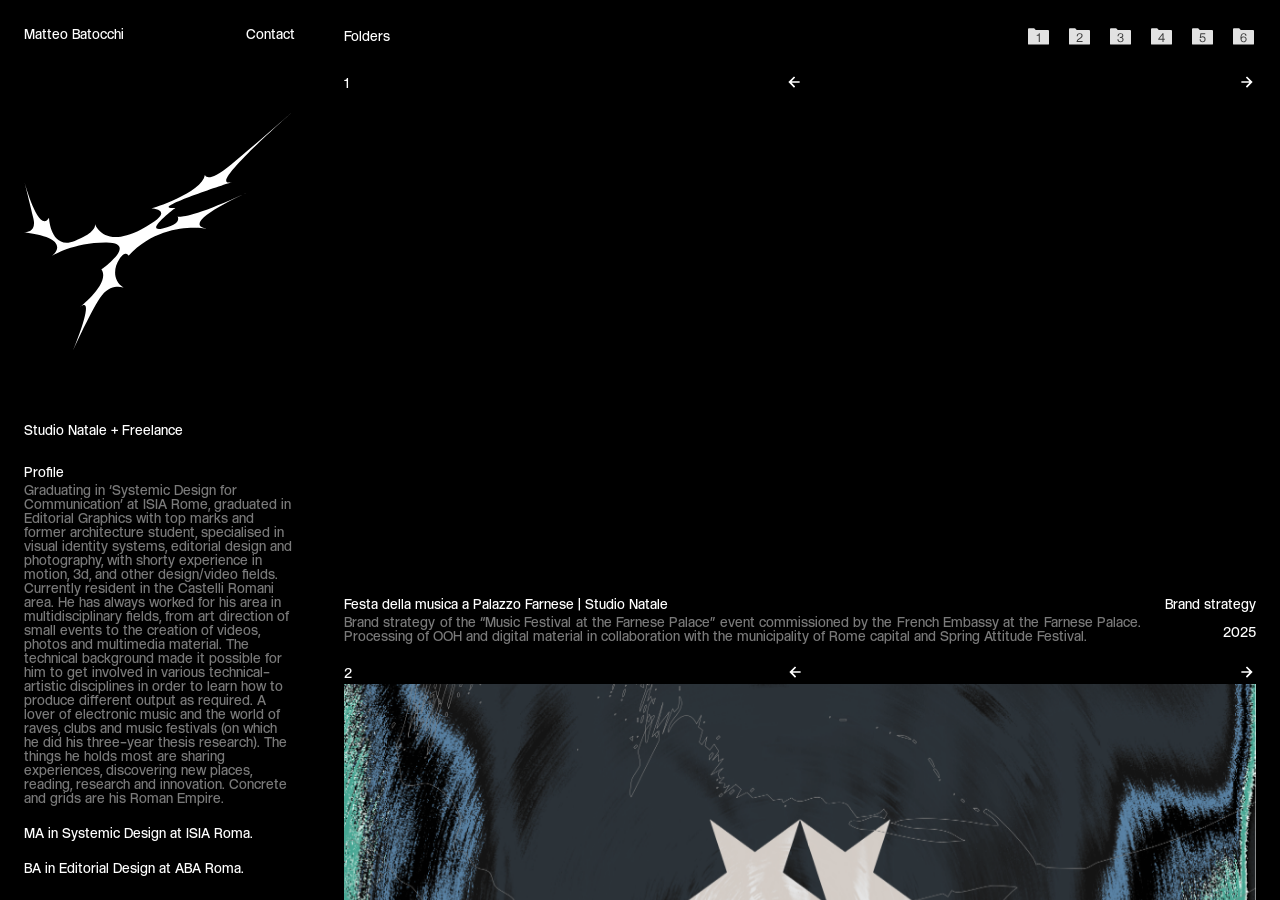
==== index.html @ 6f3a9a5d "Update index.html" ====
<!DOCTYPE html>
<html lang="en">
<head>
  <meta charset="UTF-8">
  <meta name="viewport" content="width=device-width, initial-scale=1">
  <title>Matteo Batocchi Portfolio</title>
  <link href="https://cdn.jsdelivr.net/npm/bootstrap@5.3.6/dist/css/bootstrap.min.css" rel="stylesheet">
  <link href="style.css" rel="stylesheet">
  <link href="https://fonts.googleapis.com/css2?family=Noto+Sans+Symbols&display=swap" rel="stylesheet">
<link rel="icon" href="src/favicon.png" type="image/png">

</head>
<body>

  <div class="container-fluid">
    <div class="row">
      <div class="col-lg-3 col-md-4 col-md-4 sidebar p-4">
        <div class="nav-sidebar p-4 p-md-0 w-100 d-flex justify-content-between align-items-start">
          <div class="d-flex">
            <a href="#start" ><span>Matteo Batocchi</span></a>
          </div>
          <div class="d-flex flex-column">
            <a href="#info" class="mb-4 d-flex">Contact</a>
          </div>
        </div>

        <div id="start"></div>
        
        <div class="logo-circle"></div>

                <span><a href="https://www.studionatale.it">Studio Natale</a> + Freelance</span><br><br>


        <span>Profile</span>
        <p class="long-text">Graduating in ‘Systemic Design for Communication’ at ISIA Rome, graduated in Editorial Graphics with top marks and former architecture student, specialised in visual identity systems, editorial design and photography, with shorty experience in motion, 3d, and other design/video fields. Currently resident in the Castelli Romani area. He has always
worked for his area in multidisciplinary fields, from art direction of small events to the creation of videos, photos and multimedia material. The technical background made it possible for him to get involved in various technical-artistic disciplines in order to learn how to produce different output as required. A lover of electronic music and the world of
raves, clubs and music festivals (on which he did his three-year thesis research). The things he holds most are sharing experiences, discovering new places, reading, research and innovation. Concrete and grids are his Roman Empire.</p>
        <br>

        <p>MA in Systemic Design at ISIA Roma.</p>
        <br>

        <p>BA in Editorial Design at ABA Roma.</p>
        <br>

        <span>Background</span>
        <p>Architectural science course at Roma Tre.</p>
       

    
        <p>Graduated in Environment and Territory Construction.</p>
        <br>

          <br>
<br>
      

       <span> <p>Featured in </p> </span> ><p> <a href="https://noia.works/products/noia-issue-3-states">NOIA Magazine issue 3.</a> </p>
        <p> <a href="https://nodesjournal.com/en/nodes-25/">Numero Cromatico Nodes 25 w./Studio Natale.</a></p>
        <p> <a href="https://www.instagram.com/wavefolder/?hl=it">Interview by Wavefolder.</a></p>
        <p> <a href="https://www.instagram.com/p/DQE5crujAuo/?hl=it&img_index=1">Poster x archivefolder.xyz</a></p>
      

        <div class="spacer d-none d-md-block"></div>

        <div class="info-sidebar" id="info">
          <div>
            <a href="https://www.instagram.com/matteo.batocchi/">@matteo.batocchi</a>
          </div>
         
          <div>
            <a href="tel:+393408163019">+39 3408163019</a>
          </div>
          <div>
            <a href="mailto:batocchim@gmail.com">batocchim@gmail.com</a>
          </div>
        </div>
      </div>

      <div class="col-lg-9 col-md-8 main-content p-0">

        <div class="top-nav p-4 d-flex align-items-center">
            <div>Folders</div>
            <div class="d-flex ms-auto gap-3">
              <div class="thumbnail" style="background-image: url('src/nav_covers/nav_proj1.svg');" onclick="scrollToProject('project1')"></div>
              <div class="thumbnail" style="background-image: url('src/nav_covers/nav_proj2.svg');" onclick="scrollToProject('project2')"></div>
              <div class="thumbnail" style="background-image: url('src/nav_covers/nav_proj_Tavola\ disegno\ 1\ copia\ 2.svg');" onclick="scrollToProject('project3')"></div>
              <div class="thumbnail" style="background-image: url('src/nav_covers/nav_proj_Tavola\ disegno\ 1\ copia\ 3.svg')" onclick="scrollToProject('project4')"></div>
              <div class="thumbnail" style="background-image: url('src/nav_covers/nav_proj_Tavola\ disegno\ 1\ copia\ 4.svg');" onclick="scrollToProject('project5')"></div>
              <div class="thumbnail" style="background-image: url('src/nav_covers/nav_proj_Tavola\ disegno\ 1\ copia\ 5.svg');" onclick="scrollToProject('project6')"></div>
            </div>
        </div>
        
        <div class="px-4 hello-main">
          <!-- PROJECT 1 -->
          <div class="project-section" id="project1">
            <div class="image-carousel">
              <div class="d-flex justify-content-between align-items-start">
                <span>1</span>
                <div class="arrow-left" data-bs-target="#carousel1" data-bs-slide="prev"></div>
                <div class="arrow-right" data-bs-target="#carousel1" data-bs-slide="next"></div>
              </div>
              <div id="carousel1" class="carousel slide" data-bs-touch="true" data-bs-interval="false" data-bs-ride="carousel" >
                <div class="carousel-inner">
                  <div class="carousel-item active" data-bs-interval="7000">
                    <div class="carousel-slide" style="background-image: url('src/project_covers/Farnese/mockup\ 2.jpg');"></div>
                  </div>
                  <div class="carousel-item" data-bs-interval="7000">
                    <div class="carousel-slide" style="background-image: url('src/project_covers/Farnese/mockuo\ 1.jpg');"></div>
                  </div>
                  <div class="carousel-item" data-bs-interval="7000">
                    <div class="carousel-slide" style="background-image: url('src/project_covers/Farnese/mockup\ 5.jpg');"></div>
                  </div>
                </div>
              </div>
            </div>  
            <div class="project-info d-flex flex-column  flex-md-row gap-2 gap-md-4">
              <div class="title-desc d-flex flex-column align-content-space-between">
                <div>Festa della musica a Palazzo Farnese | Studio Natale</div>
                <div class="project-description">Brand strategy of the “Music Festival at the Farnese Palace” event commissioned by the French Embassy at the Farnese Palace. Processing of OOH and digital material in collaboration with the municipality of Rome capital and Spring Attitude Festival.</div>
              </div>
              <div class="type-year d-flex flex-row flex-md-column justify-content-between align-items-end">
                <div class="project-type">Brand strategy</div>
                <div class="project-year">2025</div>
              </div>
            </div>
          </div>

          <!-- PROJECT 2 -->

           <div class="project-section" id="project2">
            <div class="image-carousel">
              <div class="d-flex justify-content-between align-items-start">
                <span>2</span>
                <div class="arrow-left" data-bs-target="#carousel2" data-bs-slide="prev"></div>
                <div class="arrow-right" data-bs-target="#carousel2" data-bs-slide="next"></div>
              </div>
              <div id="carousel2" class="carousel slide" data-bs-touch="true" data-bs-interval="false" data-bs-ride="carousel" >
                <div class="carousel-inner">
                  <div class="carousel-item active"data-bs-interval="7000">
                    <div class="carousel-slide" style="background-image: url('src/project_covers/SLW/XCEED_SLW.png');"></div>
                  </div>  
                  <div class="carousel-item"data-bs-interval="7000">
                    <div class="carousel-slide" style="background-image: url('src/project_covers/SLW/Post_1_Cattivera.mp4');"></div>
                  </div>
                  <div class="carousel-item" data-bs-interval="7000">
                    <div class="carousel-slide" style="background-image: url('src/project_covers/SLW/invaders.mp4');"></div>
                  </div>  
                  <div class="carousel-item" data-bs-interval="7000">
                    <div class="carousel-slide" style="background-image: url('src/project_covers/SLW/copertina\ facebook.png')"></div>
                  </div>
                  <div class="carousel-item" data-bs-interval="7000">
                    <div class="carousel-slide" style="background-image: url('src/project_covers//SLW/prevendita_early_slw25.pdf');"></div>
                  </div>
                </div>
              </div>
            </div>
          <div class="project-info d-flex flex-column  flex-md-row gap-2 gap-md-4">
              <div class="title-desc d-flex flex-column align-content-space-between">
                <div>San Lorenzo In Da Wood Festival | Studio Natale</div>
                <div class="project-description">Complete makeover for 10th year of San Lorenzo in da wood festival With Studio Natale, we took care of every aspect of this year's festival communication.  The new look is presented through a dynamic identity based on horizontal stripes, heat maps and unconventional treatments.</div>
              </div>
              <div class="type-year d-flex flex-row flex-md-column justify-content-between align-items-end">
                <div class="project-type">Brand strategy</div>
                <div class="project-year">2025</div>
              </div>
            </div>
          </div>
          

                    <!-- PROJECT 3 -->


          <div class="project-section" id="project3">
            <div class="image-carousel">
              <div class="d-flex justify-content-between align-items-start">
                <span>3</span>
                <div class="arrow-left" data-bs-target="#carousel3" data-bs-slide="prev"></div>
                <div class="arrow-right" data-bs-target="#carousel3" data-bs-slide="next"></div>
              </div>
              <div id="carousel3" class="carousel slide" data-bs-touch="true" data-bs-interval="false" data-bs-ride="carousel" >
                <div class="carousel-inner">
                  <div class="carousel-item active" data-bs-interval="7000">
                    <div class="carousel-slide" style="background-image: url('src/project_covers/FIORANO/1-Brand\ Identity\ Mockup.jpg');"></div>
                  </div>  
                  <div class="carousel-item" data-bs-interval="7000">
                    <div class="carousel-slide" style="background-image: url('src/project_covers/FIORANO/4-Brand\ Identity\ Mockup.jpg');"></div>
                  </div>
                  <div class="carousel-item" data-bs-interval="7000">
                    <div class="carousel-slide" style="background-image: url('src/project_covers/FIORANO/bv.png');"></div>
                  </div>  
                  <div class="carousel-item" data-bs-interval="7000">
                    <div class="carousel-slide" style="background-image: url('src/project_covers/FIORANO/Envelope\ &\ Letter\ Mockup.jpg');"></div>
                  </div>
                  <div class="carousel-item" data-bs-interval="7000">
                    <div class="carousel-slide" style="background-image: url('src/project_covers/FIORANO/Fiorano_definitivi-21.jpg');"></div>
                  </div>
                </div>
              </div>
            </div>
 <div class="project-info d-flex flex-column  flex-md-row gap-2 gap-md-4">
              <div class="title-desc d-flex flex-column align-content-space-between">
                <div>Fiorano</div>
                <div class="project-description">Development of a dynamic, responsive identity with custom typography. Fiorano works in the real estate sector in Rome, and together we decided to adopt solutions that were far removed from the market in which it operates.</div>
              </div>
              <div class="type-year d-flex flex-row flex-md-column justify-content-between align-items-end">
                <div class="project-type">Dynamic Identity</div>
                <div class="project-year">2024</div>
              </div>
            </div>
          </div>
          <!-- PROJECT 4 -->

          <div class="project-section" id="project4">
            <div class="image-carousel">
              <div class="d-flex justify-content-between align-items-start">
                <span>4</span>
                <div class="arrow-left" data-bs-target="#carousel4" data-bs-slide="prev"></div>
                <div class="arrow-right" data-bs-target="#carousel4" data-bs-slide="next"></div>
              </div>
              <div id="carousel4" class="carousel slide" data-bs-touch="true" data-bs-interval="false" data-bs-ride="carousel" >
                <div class="carousel-inner">
                  <div class="carousel-item active" data-bs-interval="7000">
                    <div class="carousel-slide" style="background-image: url('src/project_covers/Novae/p1_ph1.png');"></div>
                  </div>  
                  <div class="carousel-item" data-bs-interval="7000">
                    <div class="carousel-slide" style="background-image: url('src/project_covers/Novae/p1_ph2.png');"></div>
                  </div>
                  <div class="carousel-item" data-bs-interval="7000">
                    <div class="carousel-slide" style="background-image: url('src/project_covers/Novae/p1_ph3.png');"></div>
                  </div>  
                  <div class="carousel-item" data-bs-interval="7000">
                    <div class="carousel-slide" style="background-image: url('src/project_covers/Novae/p1_ph4.png');"></div>
                  </div>
                  <div class="carousel-item" data-bs-interval="7000">
                    <div class="carousel-slide" style="background-image: url('src/project_covers/Novae/p1_ph5.png');"></div>
                  </div>
                </div>
              </div>
            </div>
             <div class="project-info d-flex flex-column  flex-md-row gap-2 gap-md-4">
              <div class="title-desc d-flex flex-column align-content-space-between">
                <div>NOVAE, Bachelor thesis</div>
                <div class="project-description">Novae is the exploration of the rave, festival, and club world analyzed from three different aspects called identities: historical, social, and territorial. The research is presented in a 17x23 format, hybrid between catalog and essay. Experimental layout choices are at the heart of the project's graphic design, with a secondary focus on image research and collaborations with other professionals to create some inserts.</div>
              </div>
              <div class="type-year d-flex flex-row flex-md-column justify-content-between align-items-end">
                <div class="project-type">Editorial</div>
                <div class="project-year">2023</div>
              </div>
            </div>
          </div>
          <!-- PROJECT 5 -->

          <div class="project-section" id="project5">
            <div class="image-carousel">
              <div class="d-flex justify-content-between align-items-start">
                <span>5</span>
                <div class="arrow-left" data-bs-target="#carousel5" data-bs-slide="prev"></div>
                <div class="arrow-right" data-bs-target="#carousel5" data-bs-slide="next"></div>
              </div>
              <div id="carousel5" class="carousel slide" data-bs-touch="true" data-bs-interval="false" data-bs-ride="carousel" >
                <div class="carousel-inner">
                  <div class="carousel-item active" data-bs-interval="7000">
                    <div class="carousel-slide" style="background-image: url('src/project_covers/WET/1_1.jpg');"></div>
                  </div>  
                  <div class="carousel-item" data-bs-interval="7000">
                    <div class="carousel-slide" style="background-image: url('src/project_covers/WET/2.jpg');"></div>
                  </div>
                  <div class="carousel-item" data-bs-interval="7000">
                    <div class="carousel-slide" style="background-image: url('src/project_covers/WET/3.jpg');"></div>
                  </div>  
                  <div class="carousel-item" data-bs-interval="7000">
                    <div class="carousel-slide" style="background-image: url('src/project_covers/WET/4.jpg');"></div>
                  </div>
                  <div class="carousel-item" data-bs-interval="7000">
                    <div class="carousel-slide" style="background-image: url('src/project_covers/WET/5.jpg');"></div>
                  </div>
                </div>
              </div>
            </div>
          <div class="project-info d-flex flex-column  flex-md-row gap-2 gap-md-4">
              <div class="title-desc d-flex flex-column align-content-space-between">
                <div>WET Catalogue</div>
                <div class="project-description">Final project for the Organisation of Publishing Activities exam by prof. Manuela Pacella. During the course we studied and understood the basics, rules and movement of the contemporary publishing world, and not only, focusing on art publishing, from catalogues to artists’ books via art magazines. The subject of the final project was the realisation of
a catalogue on one of the exhibitions presented at the Macro, of our choice: DRY/WET is the catalogue realised for the exhibition on What why wet, of which I personally took care the artistic direction, coordination of the working group, a part of the research, the photography of the exhibition and the entire layout of the book. DRY/WET is conceived
as a design object and in a very limited edition given its complexity, it is presented in a plexiglass case with double ‘glass’ in which water and soap are contained: on the outside of the case there is the writing WET in full sticks, while on the cover of the volume the word DRY is written only in trace, from here the game is quite intuitive. Within the volume
this kind of hilarity is always present, through layout choices created to make the reader interact with the object, thus echoing what was the magazine’s philosophy.</div>
              </div>
              <div class="type-year d-flex flex-row flex-md-column justify-content-between align-items-end">
                <div class="project-type">Editorial</div>
                <div class="project-year">2023</div>
              </div>
            </div>
          </div>
          <!-- PROJECT 6 -->

          <div class="project-section" id="project6">
            <div class="image-carousel">
              <div class="d-flex justify-content-between align-items-start">
                <span>6</span>
                <div class="arrow-left" data-bs-target="#carousel6" data-bs-slide="prev"></div>
                <div class="arrow-right" data-bs-target="#carousel6" data-bs-slide="next"></div>
              </div>
              <div id="carousel6" class="carousel slide" data-bs-touch="true" data-bs-interval="false" data-bs-ride="carousel" >
                <div class="carousel-inner">
                  <div class="carousel-item active" data-bs-interval="7000">
                    <div class="carousel-slide" style="background-image: url('src/project_covers/FARINI/tote\ bag\ mockup\ in\ psd.jpg');"></div>
                  </div>  
                  <div class="carousel-item"data-bs-interval="7000">
                    <div class="carousel-slide" style="background-image: url('src/project_covers/FARINI/Pizza\ Box\ Mockup-Recuperato.jpg');"></div>
                  </div>
                  <div class="carousel-item" data-bs-interval="7000">
                    <div class="carousel-slide" style="background-image: url('src/project_covers/FARINI/fARINI-05.jpg');"></div>
                  </div>  
                  <div class="carousel-item" data-bs-interval="7000">
                    <div class="carousel-slide" style="background-image: url('src/project_covers/FARINI/post\ testarda.png');"></div>
                  </div>
                  <div class="carousel-item" data-bs-interval="7000">
                    <div class="carousel-slide" style="background-image: url('src/project_covers/FARINI/fARINI-04.jpg');"></div>
                  </div>
                </div>
              </div>
            </div>
       <div class="project-info d-flex flex-column  flex-md-row gap-2 gap-md-4">
              <div class="title-desc d-flex flex-column align-content-space-between">
                <div>SANTORIMEDIO</div>
                <div class="project-description">Brand and logo design for SANTORIMEDIO, a pizzeria in Grottaferrata (RM). The playing card system, piacentina format, with a ‘Peruvian holy man’ represented was the key to uniting the people of Grottaferrata with the Peruvian origins of the owners.</div>
              </div>
              <div class="type-year d-flex flex-row flex-md-column justify-content-between align-items-end">
                <div class="project-type">Brand Identity</div>
                <div class="project-year">2023</div>
              </div>
            </div>
          </div>

        <div class="spacer d-none d-md-block"></div>

          <div class="d-flex justify-content-between py-4">
            <div class="justify-content-between">
              <div>Matteo Batocchi ©</div>
              <div>Portfolio</div>
            </div>
            <div>
              <div>Last Update</div>
              <div>June 2025 - v1.0.0</div>
            </div>
        
          </div>

        </div>
      </div>
    </div>
  </div>

  <script src="https://cdn.jsdelivr.net/npm/bootstrap@5.3.6/dist/js/bootstrap.bundle.min.js"></script> <!-- serve ancora? -->
  <script src="./scripts.js"></script>
</body>
</html>
---- style.css ----
* {
  color: #ffffff;
  cursor: crosshair;
  scroll-behavior: smooth;

}

@font-face {
  font-family: 'RegestoGrotesk';
  src: url('fonts/RegestoGrotesk-Medium.otf') format('truetype');
  font-weight: normal;
  font-style: normal;
}

body {
  font-family: 'RegestoGrotesk', sans-serif;
}

body {
    /* overflow: hidden; */
    z-index: 0;
    background-color: #000000;
}

.long-text{
  color: #7a7a7a;
}

a {
  color: #ffffff;
  text-decoration: none;
  margin: 0;
}


.spacer {
  height: 100vh;
}

.nav-sidebar{
  position: sticky;
  height: max-content;
  top: 0;
  mix-blend-mode: difference;
   font-size: 14px;
}

.sidebar {
  height: 100vh;
  overflow-y: auto;
  overflow-x: hidden;
  border-right: 1px solid #000000;
  position: sticky;
  -ms-overflow-style: none;
  scrollbar-width: none;
  top: 0;
   font-size: 14px;
   
}

.sidebar > p{
  text-indent: 0em;
  margin: 0;
  overflow: visible;
  z-index: 0;
  line-height: 1.0;
   font-size: 14px;
     text-align:left;
     hyphens: none;

   
}

.info-sidebar > div {
  display: flex;
  flex-direction: row;
  justify-content: space-between;
  
  
  
}

.logo-circle {
  width: 100%;
  background-position: top center;
  aspect-ratio: 1 / 1;
  margin: 40px 0 40px 0;
  z-index: 0;
  top: 0px;
  left: 0px;
  position: sticky;
  background-image: url("/src/shockpazzesco-27.svg");
  background-color: #00000000;
  mix-blend-mode: difference;
  background-size: contain;
  background-repeat: no-repeat;
  pointer-events: none;
}

.hello-main{
  z-index: -1;
}

.main-content {
  text-align: justify;
  height: 100vh;
  z-index: 1;
  overflow-y: auto;
  -ms-overflow-style: none;
  scrollbar-width: none;
   font-size: 14px;
   
}

.top-nav {
  background: rgba(255, 255, 255, 0);
  align-items: flex-start;
  position: sticky;
  top: 0;
  z-index: 1000;
    mix-blend-mode: difference;

}
  .project-section {
    margin-bottom: 20px;
  }

.project-thumbnails {
  display: flex;
  justify-content: space-between;
  gap: 10px;
}

.scroll-thumbnails {
  overflow-x: auto;
  overflow-y: hidden;
  cursor: crosshair;
  user-select: none;
  -webkit-overflow-scrolling: touch;
  scrollbar-width: none;
}

.scroll-thumbnails::-webkit-scrollbar {
  display: none;
}

.scroll-thumbnails:active {
  cursor: grabbing;
}

.thumbnail {
  width: 25px;
  height: 25px;
  background-size:cover;
  background-position: center;
  background-repeat: no-repeat;
  cursor: pointer;
  border: 2px solid transparent;
  transition: border-color 0.3s;
}

.thumbnail:hover {
  border-color: #ffffff;
}

.image-carousel {
  position: relative;
  overflow: hidden;
  border-radius: 8px;
  margin-bottom: 0px;
}

.carousel-container {
  display: flex;
  transition: transform 0.3s ease;
  touch-action: pan-x;
}

.carousel-slide {
  min-width: 100%;
  height: 500px;
  background-size:cover;
  background-position: center;
  z-index: 2;
}

.carousel-nav {
  position: absolute;
  top: 20px;
  right: 20px;
  display: flex;
  gap: 10px;
}

.nav-btn {
  background: rgba(255,255,255,0.9);
  border: none;
  width: 40px;
  height: 40px;
  border-radius: 50%;
  cursor: pointer;
  display: flex;
  align-items: center;
  justify-content: center;
  font-size: 14px;
}

.nav-btn:hover {
  background: white;
}

.project-info h3 {
  font-size: 14px;
  margin-bottom: 10px;
  font-weight: normal;
}

.project-type {
  width: max-content;
}



.project-description {
  line-height: 1.0;
  hyphens: auto;
    font-size: 14px;
  -webkit-hyphens: auto;
  -ms-hyphens: auto;
  overflow-wrap: break-word;
  word-break: normal;
  color: #7a7a7a;
  text-align: justify;
  
}

.image-scroll-container {
  display: flex;
  overflow-x: auto;
  gap: 16px;
  scroll-snap-type: x mandatory;
  -webkit-overflow-scrolling: touch;
  scrollbar-width: none;
}

.image-scroll-container::-webkit-scrollbar {
  display: none;
}

.scroll-image {
  flex: 0 0 auto;
  height: 400px;
  scroll-snap-align: start;
  border-radius: 8px;
  object-fit: cover;
}

.image-scroll-container {
  display: flex;
  gap: 1rem;
  overflow-x: auto;
  scroll-snap-type: x mandatory;
  -webkit-overflow-scrolling: touch;
  scrollbar-width: none;
  padding-bottom: 1rem;
}

.image-scroll-container::-webkit-scrollbar {
  display: none;
}

.scroll-image {
  flex: 0 0 auto;
  scroll-snap-align: start;
  max-height: 300px;
  border-radius: 0.5rem;
  cursor: grab;
  user-select: none;
}

.image-scroll-container.dragging {
  cursor: grabbing;
}



.arrow-down-right {
  width: 24px;
  height: 24px;
  background-image: url('/src/arrow-down-right.svg');
  background-size: contain;
}

.arrow-left {
  width: 18px;
  height: 18px;
  background-image: url('/src/arrow-left.svg');
  background-size: contain;
}

.arrow-right {
  width: 18px;
  height: 18px;
  background-image: url('/src/arrow-right.svg');
  background-size: contain;
}

.arrow-top-right {
  width: 24px;
  height: 24px;
  background-image: url('/src/arrow-top.svg');
  background-size: contain;
}

@media (max-width: 768px) {

  body {
    color: #ffffff;
    cursor: crosshair;
    -ms-overflow-style: none;
    scrollbar-width: none;
  }

  .nav-sidebar > div {
    order: 1;
  }
  .nav-sidebar > a {
    order: 0;
  }

  .nav-sidebar {
   
    position: fixed;
    top: 0;
    left: 0;
    z-index: 100;
    /* width: 91%; */
  }

  .logo-circle {
    margin: 10vh 0 20px 0;
  }

  .top-nav{
    display: none;
    position: fixed;
    /* width: 91%; */
    top: 15vw;
    left: 0;
    width: 100%;
    /* transform: translateX(5%); */
  }
  
  .sidebar {
    -ms-overflow-style: none;
    scrollbar-width: none;
    position: relative;
    height: auto;
  }
  
  .main-content {
    -ms-overflow-style: none;
    scrollbar-width: none;
    height: auto;
  }
  
  .project-section {
    padding: 20px 0;
    min-height: auto;
    -ms-overflow-style: none;
    scrollbar-width: none;
  }

  .scroll-image {
    height: 250px;
  }
  
  .carousel-slide {
    height: 250px;
  }
  
  .project-thumbnails {
    flex-wrap: wrap;
  }
  
  .thumbnail {
    width: 30px;
    height: 30px;
  }
}
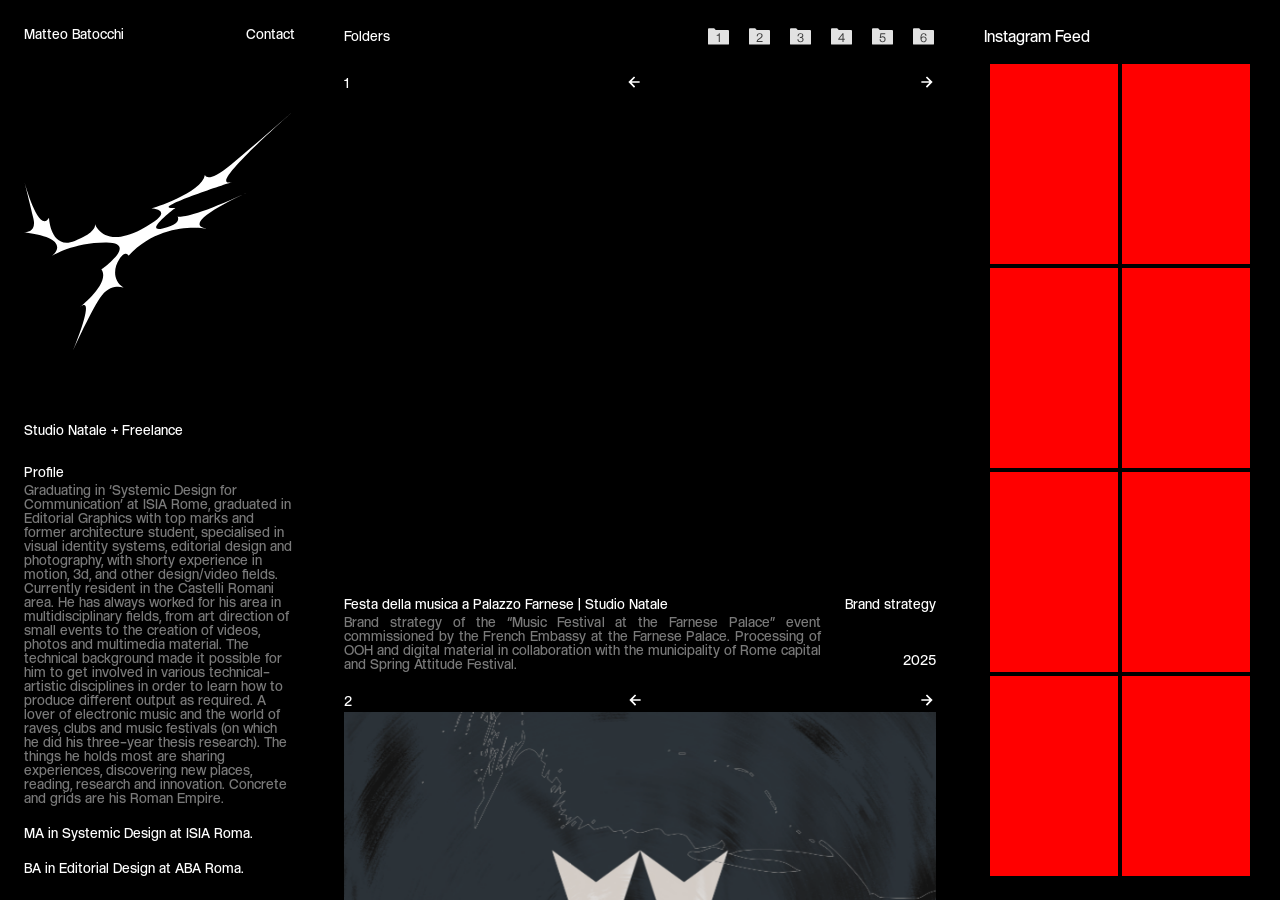
==== commit 4c5e0a5d: "wip: formatted index & wirefrime definition 3rd column" ====
--- a/index.html
+++ b/index.html
@@ -1,23 +1,23 @@
 <!DOCTYPE html>
 <html lang="en">
+
 <head>
-  <meta charset="UTF-8">
-  <meta name="viewport" content="width=device-width, initial-scale=1">
+  <meta charset="UTF-8" />
+  <meta name="viewport" content="width=device-width, initial-scale=1" />
   <title>Matteo Batocchi Portfolio</title>
-  <link href="https://cdn.jsdelivr.net/npm/bootstrap@5.3.6/dist/css/bootstrap.min.css" rel="stylesheet">
-  <link href="style.css" rel="stylesheet">
-  <link href="https://fonts.googleapis.com/css2?family=Noto+Sans+Symbols&display=swap" rel="stylesheet">
-<link rel="icon" href="src/favicon.png" type="image/png">
-
+  <link href="https://cdn.jsdelivr.net/npm/bootstrap@5.3.6/dist/css/bootstrap.min.css" rel="stylesheet" />
+  <link href="style.css" rel="stylesheet" />
+  <link href="https://fonts.googleapis.com/css2?family=Noto+Sans+Symbols&display=swap" rel="stylesheet" />
+  <link rel="icon" href="src/favicon.png" type="image/png" />
 </head>
+
 <body>
-
   <div class="container-fluid">
     <div class="row">
       <div class="col-lg-3 col-md-4 col-md-4 sidebar p-4">
         <div class="nav-sidebar p-4 p-md-0 w-100 d-flex justify-content-between align-items-start">
           <div class="d-flex">
-            <a href="#start" ><span>Matteo Batocchi</span></a>
+            <a href="#start"><span>Matteo Batocchi</span></a>
           </div>
           <div class="d-flex flex-column">
             <a href="#info" class="mb-4 d-flex">Contact</a>
@@ -25,41 +25,58 @@
         </div>
 
         <div id="start"></div>
-        
+
         <div class="logo-circle"></div>
 
-                <span><a href="https://www.studionatale.it">Studio Natale</a> + Freelance</span><br><br>
-
+        <span><a href="https://www.studionatale.it">Studio Natale</a> +
+          Freelance</span><br /><br />
 
         <span>Profile</span>
-        <p class="long-text">Graduating in ‘Systemic Design for Communication’ at ISIA Rome, graduated in Editorial Graphics with top marks and former architecture student, specialised in visual identity systems, editorial design and photography, with shorty experience in motion, 3d, and other design/video fields. Currently resident in the Castelli Romani area. He has always
-worked for his area in multidisciplinary fields, from art direction of small events to the creation of videos, photos and multimedia material. The technical background made it possible for him to get involved in various technical-artistic disciplines in order to learn how to produce different output as required. A lover of electronic music and the world of
-raves, clubs and music festivals (on which he did his three-year thesis research). The things he holds most are sharing experiences, discovering new places, reading, research and innovation. Concrete and grids are his Roman Empire.</p>
-        <br>
+        <p class="long-text">
+          Graduating in ‘Systemic Design for Communication’ at ISIA Rome,
+          graduated in Editorial Graphics with top marks and former
+          architecture student, specialised in visual identity systems,
+          editorial design and photography, with shorty experience in motion,
+          3d, and other design/video fields. Currently resident in the
+          Castelli Romani area. He has always worked for his area in
+          multidisciplinary fields, from art direction of small events to the
+          creation of videos, photos and multimedia material. The technical
+          background made it possible for him to get involved in various
+          technical-artistic disciplines in order to learn how to produce
+          different output as required. A lover of electronic music and the
+          world of raves, clubs and music festivals (on which he did his
+          three-year thesis research). The things he holds most are sharing
+          experiences, discovering new places, reading, research and
+          innovation. Concrete and grids are his Roman Empire.
+        </p>
+        <br />
 
         <p>MA in Systemic Design at ISIA Roma.</p>
-        <br>
+        <br />
 
         <p>BA in Editorial Design at ABA Roma.</p>
-        <br>
+        <br />
 
         <span>Background</span>
         <p>Architectural science course at Roma Tre.</p>
-       
-
-    
+
         <p>Graduated in Environment and Territory Construction.</p>
-        <br>
-
-          <br>
-<br>
-      
-
-       <span> <p>Featured in </p> </span> ><p> <a href="https://noia.works/products/noia-issue-3-states">NOIA Magazine issue 3.</a> </p>
-        <p> <a href="https://nodesjournal.com/en/nodes-25/">Numero Cromatico Nodes 25 w./Studio Natale.</a></p>
-        <p> <a href="https://www.instagram.com/wavefolder/?hl=it">Interview by Wavefolder.</a></p>
-        <p> <a href="https://www.instagram.com/p/DQE5crujAuo/?hl=it&img_index=1">Poster x archivefolder.xyz</a></p>
-      
+        <br />
+        <br />
+        <br />
+        <span>Featured in</span>
+        <p>
+          <a href="https://noia.works/products/noia-issue-3-states">NOIA Magazine issue 3.</a>
+        </p>
+        <p>
+          <a href="https://nodesjournal.com/en/nodes-25/">Numero Cromatico Nodes 25 w./Studio Natale.</a>
+        </p>
+        <p>
+          <a href="https://www.instagram.com/wavefolder/?hl=it">Interview by Wavefolder.</a>
+        </p>
+        <p>
+          <a href="https://www.instagram.com/p/DQE5crujAuo/?hl=it&img_index=1">Poster x archivefolder.xyz</a>
+        </p>
 
         <div class="spacer d-none d-md-block"></div>
 
@@ -67,7 +84,7 @@
           <div>
             <a href="https://www.instagram.com/matteo.batocchi/">@matteo.batocchi</a>
           </div>
-         
+
           <div>
             <a href="tel:+393408163019">+39 3408163019</a>
           </div>
@@ -77,20 +94,29 @@
         </div>
       </div>
 
-      <div class="col-lg-9 col-md-8 main-content p-0">
-
+      <div class="col-lg-6 col-md-8 main-content p-0">
         <div class="top-nav p-4 d-flex align-items-center">
-            <div>Folders</div>
-            <div class="d-flex ms-auto gap-3">
-              <div class="thumbnail" style="background-image: url('src/nav_covers/nav_proj1.svg');" onclick="scrollToProject('project1')"></div>
-              <div class="thumbnail" style="background-image: url('src/nav_covers/nav_proj2.svg');" onclick="scrollToProject('project2')"></div>
-              <div class="thumbnail" style="background-image: url('src/nav_covers/nav_proj_Tavola\ disegno\ 1\ copia\ 2.svg');" onclick="scrollToProject('project3')"></div>
-              <div class="thumbnail" style="background-image: url('src/nav_covers/nav_proj_Tavola\ disegno\ 1\ copia\ 3.svg')" onclick="scrollToProject('project4')"></div>
-              <div class="thumbnail" style="background-image: url('src/nav_covers/nav_proj_Tavola\ disegno\ 1\ copia\ 4.svg');" onclick="scrollToProject('project5')"></div>
-              <div class="thumbnail" style="background-image: url('src/nav_covers/nav_proj_Tavola\ disegno\ 1\ copia\ 5.svg');" onclick="scrollToProject('project6')"></div>
-            </div>
+          <div>Folders</div>
+          <div class="d-flex ms-auto gap-3">
+            <div class="thumbnail" style="background-image: url('src/nav_covers/nav_proj1.svg')"
+              onclick="scrollToProject('project1')"></div>
+            <div class="thumbnail" style="background-image: url('src/nav_covers/nav_proj2.svg')"
+              onclick="scrollToProject('project2')"></div>
+            <div class="thumbnail" style="
+                  background-image: url('src/nav_covers/nav_proj_Tavola\ disegno\ 1\ copia\ 2.svg');
+                " onclick="scrollToProject('project3')"></div>
+            <div class="thumbnail" style="
+                  background-image: url('src/nav_covers/nav_proj_Tavola\ disegno\ 1\ copia\ 3.svg');
+                " onclick="scrollToProject('project4')"></div>
+            <div class="thumbnail" style="
+                  background-image: url('src/nav_covers/nav_proj_Tavola\ disegno\ 1\ copia\ 4.svg');
+                " onclick="scrollToProject('project5')"></div>
+            <div class="thumbnail" style="
+                  background-image: url('src/nav_covers/nav_proj_Tavola\ disegno\ 1\ copia\ 5.svg');
+                " onclick="scrollToProject('project6')"></div>
+          </div>
         </div>
-        
+
         <div class="px-4 hello-main">
           <!-- PROJECT 1 -->
           <div class="project-section" id="project1">
@@ -100,24 +126,39 @@
                 <div class="arrow-left" data-bs-target="#carousel1" data-bs-slide="prev"></div>
                 <div class="arrow-right" data-bs-target="#carousel1" data-bs-slide="next"></div>
               </div>
-              <div id="carousel1" class="carousel slide" data-bs-touch="true" data-bs-interval="false" data-bs-ride="carousel" >
+              <div id="carousel1" class="carousel slide" data-bs-touch="true" data-bs-interval="false"
+                data-bs-ride="carousel">
                 <div class="carousel-inner">
                   <div class="carousel-item active" data-bs-interval="7000">
-                    <div class="carousel-slide" style="background-image: url('src/project_covers/Farnese/mockup\ 2.jpg');"></div>
-                  </div>
-                  <div class="carousel-item" data-bs-interval="7000">
-                    <div class="carousel-slide" style="background-image: url('src/project_covers/Farnese/mockuo\ 1.jpg');"></div>
-                  </div>
-                  <div class="carousel-item" data-bs-interval="7000">
-                    <div class="carousel-slide" style="background-image: url('src/project_covers/Farnese/mockup\ 5.jpg');"></div>
-                  </div>
-                </div>
-              </div>
-            </div>  
-            <div class="project-info d-flex flex-column  flex-md-row gap-2 gap-md-4">
+                    <div class="carousel-slide" style="
+                          background-image: url('src/project_covers/Farnese/mockup\ 2.jpg');
+                        "></div>
+                  </div>
+                  <div class="carousel-item" data-bs-interval="7000">
+                    <div class="carousel-slide" style="
+                          background-image: url('src/project_covers/Farnese/mockuo\ 1.jpg');
+                        "></div>
+                  </div>
+                  <div class="carousel-item" data-bs-interval="7000">
+                    <div class="carousel-slide" style="
+                          background-image: url('src/project_covers/Farnese/mockup\ 5.jpg');
+                        "></div>
+                  </div>
+                </div>
+              </div>
+            </div>
+            <div class="project-info d-flex flex-column flex-md-row gap-2 gap-md-4">
               <div class="title-desc d-flex flex-column align-content-space-between">
-                <div>Festa della musica a Palazzo Farnese | Studio Natale</div>
-                <div class="project-description">Brand strategy of the “Music Festival at the Farnese Palace” event commissioned by the French Embassy at the Farnese Palace. Processing of OOH and digital material in collaboration with the municipality of Rome capital and Spring Attitude Festival.</div>
+                <div>
+                  Festa della musica a Palazzo Farnese | Studio Natale
+                </div>
+                <div class="project-description">
+                  Brand strategy of the “Music Festival at the Farnese Palace”
+                  event commissioned by the French Embassy at the Farnese
+                  Palace. Processing of OOH and digital material in
+                  collaboration with the municipality of Rome capital and
+                  Spring Attitude Festival.
+                </div>
               </div>
               <div class="type-year d-flex flex-row flex-md-column justify-content-between align-items-end">
                 <div class="project-type">Brand strategy</div>
@@ -128,37 +169,54 @@
 
           <!-- PROJECT 2 -->
 
-           <div class="project-section" id="project2">
+          <div class="project-section" id="project2">
             <div class="image-carousel">
               <div class="d-flex justify-content-between align-items-start">
                 <span>2</span>
                 <div class="arrow-left" data-bs-target="#carousel2" data-bs-slide="prev"></div>
                 <div class="arrow-right" data-bs-target="#carousel2" data-bs-slide="next"></div>
               </div>
-              <div id="carousel2" class="carousel slide" data-bs-touch="true" data-bs-interval="false" data-bs-ride="carousel" >
+              <div id="carousel2" class="carousel slide" data-bs-touch="true" data-bs-interval="false"
+                data-bs-ride="carousel">
                 <div class="carousel-inner">
-                  <div class="carousel-item active"data-bs-interval="7000">
-                    <div class="carousel-slide" style="background-image: url('src/project_covers/SLW/XCEED_SLW.png');"></div>
-                  </div>  
-                  <div class="carousel-item"data-bs-interval="7000">
-                    <div class="carousel-slide" style="background-image: url('src/project_covers/SLW/Post_1_Cattivera.mp4');"></div>
-                  </div>
-                  <div class="carousel-item" data-bs-interval="7000">
-                    <div class="carousel-slide" style="background-image: url('src/project_covers/SLW/invaders.mp4');"></div>
-                  </div>  
-                  <div class="carousel-item" data-bs-interval="7000">
-                    <div class="carousel-slide" style="background-image: url('src/project_covers/SLW/copertina\ facebook.png')"></div>
-                  </div>
-                  <div class="carousel-item" data-bs-interval="7000">
-                    <div class="carousel-slide" style="background-image: url('src/project_covers//SLW/prevendita_early_slw25.pdf');"></div>
-                  </div>
-                </div>
-              </div>
-            </div>
-          <div class="project-info d-flex flex-column  flex-md-row gap-2 gap-md-4">
+                  <div class="carousel-item active" data-bs-interval="7000">
+                    <div class="carousel-slide" style="
+                          background-image: url('src/project_covers/SLW/XCEED_SLW.png');
+                        "></div>
+                  </div>
+                  <div class="carousel-item" data-bs-interval="7000">
+                    <div class="carousel-slide" style="
+                          background-image: url('src/project_covers/SLW/Post_1_Cattivera.mp4');
+                        "></div>
+                  </div>
+                  <div class="carousel-item" data-bs-interval="7000">
+                    <div class="carousel-slide" style="
+                          background-image: url('src/project_covers/SLW/invaders.mp4');
+                        "></div>
+                  </div>
+                  <div class="carousel-item" data-bs-interval="7000">
+                    <div class="carousel-slide" style="
+                          background-image: url('src/project_covers/SLW/copertina\ facebook.png');
+                        "></div>
+                  </div>
+                  <div class="carousel-item" data-bs-interval="7000">
+                    <div class="carousel-slide" style="
+                          background-image: url('src/project_covers//SLW/prevendita_early_slw25.pdf');
+                        "></div>
+                  </div>
+                </div>
+              </div>
+            </div>
+            <div class="project-info d-flex flex-column flex-md-row gap-2 gap-md-4">
               <div class="title-desc d-flex flex-column align-content-space-between">
                 <div>San Lorenzo In Da Wood Festival | Studio Natale</div>
-                <div class="project-description">Complete makeover for 10th year of San Lorenzo in da wood festival With Studio Natale, we took care of every aspect of this year's festival communication.  The new look is presented through a dynamic identity based on horizontal stripes, heat maps and unconventional treatments.</div>
+                <div class="project-description">
+                  Complete makeover for 10th year of San Lorenzo in da wood
+                  festival With Studio Natale, we took care of every aspect of
+                  this year's festival communication. The new look is
+                  presented through a dynamic identity based on horizontal
+                  stripes, heat maps and unconventional treatments.
+                </div>
               </div>
               <div class="type-year d-flex flex-row flex-md-column justify-content-between align-items-end">
                 <div class="project-type">Brand strategy</div>
@@ -166,10 +224,8 @@
               </div>
             </div>
           </div>
-          
-
-                    <!-- PROJECT 3 -->
-
+
+          <!-- PROJECT 3 -->
 
           <div class="project-section" id="project3">
             <div class="image-carousel">
@@ -178,30 +234,46 @@
                 <div class="arrow-left" data-bs-target="#carousel3" data-bs-slide="prev"></div>
                 <div class="arrow-right" data-bs-target="#carousel3" data-bs-slide="next"></div>
               </div>
-              <div id="carousel3" class="carousel slide" data-bs-touch="true" data-bs-interval="false" data-bs-ride="carousel" >
+              <div id="carousel3" class="carousel slide" data-bs-touch="true" data-bs-interval="false"
+                data-bs-ride="carousel">
                 <div class="carousel-inner">
                   <div class="carousel-item active" data-bs-interval="7000">
-                    <div class="carousel-slide" style="background-image: url('src/project_covers/FIORANO/1-Brand\ Identity\ Mockup.jpg');"></div>
-                  </div>  
-                  <div class="carousel-item" data-bs-interval="7000">
-                    <div class="carousel-slide" style="background-image: url('src/project_covers/FIORANO/4-Brand\ Identity\ Mockup.jpg');"></div>
-                  </div>
-                  <div class="carousel-item" data-bs-interval="7000">
-                    <div class="carousel-slide" style="background-image: url('src/project_covers/FIORANO/bv.png');"></div>
-                  </div>  
-                  <div class="carousel-item" data-bs-interval="7000">
-                    <div class="carousel-slide" style="background-image: url('src/project_covers/FIORANO/Envelope\ &\ Letter\ Mockup.jpg');"></div>
-                  </div>
-                  <div class="carousel-item" data-bs-interval="7000">
-                    <div class="carousel-slide" style="background-image: url('src/project_covers/FIORANO/Fiorano_definitivi-21.jpg');"></div>
-                  </div>
-                </div>
-              </div>
-            </div>
- <div class="project-info d-flex flex-column  flex-md-row gap-2 gap-md-4">
+                    <div class="carousel-slide" style="
+                          background-image: url('src/project_covers/FIORANO/1-Brand\ Identity\ Mockup.jpg');
+                        "></div>
+                  </div>
+                  <div class="carousel-item" data-bs-interval="7000">
+                    <div class="carousel-slide" style="
+                          background-image: url('src/project_covers/FIORANO/4-Brand\ Identity\ Mockup.jpg');
+                        "></div>
+                  </div>
+                  <div class="carousel-item" data-bs-interval="7000">
+                    <div class="carousel-slide" style="
+                          background-image: url('src/project_covers/FIORANO/bv.png');
+                        "></div>
+                  </div>
+                  <div class="carousel-item" data-bs-interval="7000">
+                    <div class="carousel-slide" style="
+                          background-image: url('src/project_covers/FIORANO/Envelope\ &\ Letter\ Mockup.jpg');
+                        "></div>
+                  </div>
+                  <div class="carousel-item" data-bs-interval="7000">
+                    <div class="carousel-slide" style="
+                          background-image: url('src/project_covers/FIORANO/Fiorano_definitivi-21.jpg');
+                        "></div>
+                  </div>
+                </div>
+              </div>
+            </div>
+            <div class="project-info d-flex flex-column flex-md-row gap-2 gap-md-4">
               <div class="title-desc d-flex flex-column align-content-space-between">
                 <div>Fiorano</div>
-                <div class="project-description">Development of a dynamic, responsive identity with custom typography. Fiorano works in the real estate sector in Rome, and together we decided to adopt solutions that were far removed from the market in which it operates.</div>
+                <div class="project-description">
+                  Development of a dynamic, responsive identity with custom
+                  typography. Fiorano works in the real estate sector in Rome,
+                  and together we decided to adopt solutions that were far
+                  removed from the market in which it operates.
+                </div>
               </div>
               <div class="type-year d-flex flex-row flex-md-column justify-content-between align-items-end">
                 <div class="project-type">Dynamic Identity</div>
@@ -218,30 +290,50 @@
                 <div class="arrow-left" data-bs-target="#carousel4" data-bs-slide="prev"></div>
                 <div class="arrow-right" data-bs-target="#carousel4" data-bs-slide="next"></div>
               </div>
-              <div id="carousel4" class="carousel slide" data-bs-touch="true" data-bs-interval="false" data-bs-ride="carousel" >
+              <div id="carousel4" class="carousel slide" data-bs-touch="true" data-bs-interval="false"
+                data-bs-ride="carousel">
                 <div class="carousel-inner">
                   <div class="carousel-item active" data-bs-interval="7000">
-                    <div class="carousel-slide" style="background-image: url('src/project_covers/Novae/p1_ph1.png');"></div>
-                  </div>  
-                  <div class="carousel-item" data-bs-interval="7000">
-                    <div class="carousel-slide" style="background-image: url('src/project_covers/Novae/p1_ph2.png');"></div>
-                  </div>
-                  <div class="carousel-item" data-bs-interval="7000">
-                    <div class="carousel-slide" style="background-image: url('src/project_covers/Novae/p1_ph3.png');"></div>
-                  </div>  
-                  <div class="carousel-item" data-bs-interval="7000">
-                    <div class="carousel-slide" style="background-image: url('src/project_covers/Novae/p1_ph4.png');"></div>
-                  </div>
-                  <div class="carousel-item" data-bs-interval="7000">
-                    <div class="carousel-slide" style="background-image: url('src/project_covers/Novae/p1_ph5.png');"></div>
-                  </div>
-                </div>
-              </div>
-            </div>
-             <div class="project-info d-flex flex-column  flex-md-row gap-2 gap-md-4">
+                    <div class="carousel-slide" style="
+                          background-image: url('src/project_covers/Novae/p1_ph1.png');
+                        "></div>
+                  </div>
+                  <div class="carousel-item" data-bs-interval="7000">
+                    <div class="carousel-slide" style="
+                          background-image: url('src/project_covers/Novae/p1_ph2.png');
+                        "></div>
+                  </div>
+                  <div class="carousel-item" data-bs-interval="7000">
+                    <div class="carousel-slide" style="
+                          background-image: url('src/project_covers/Novae/p1_ph3.png');
+                        "></div>
+                  </div>
+                  <div class="carousel-item" data-bs-interval="7000">
+                    <div class="carousel-slide" style="
+                          background-image: url('src/project_covers/Novae/p1_ph4.png');
+                        "></div>
+                  </div>
+                  <div class="carousel-item" data-bs-interval="7000">
+                    <div class="carousel-slide" style="
+                          background-image: url('src/project_covers/Novae/p1_ph5.png');
+                        "></div>
+                  </div>
+                </div>
+              </div>
+            </div>
+            <div class="project-info d-flex flex-column flex-md-row gap-2 gap-md-4">
               <div class="title-desc d-flex flex-column align-content-space-between">
                 <div>NOVAE, Bachelor thesis</div>
-                <div class="project-description">Novae is the exploration of the rave, festival, and club world analyzed from three different aspects called identities: historical, social, and territorial. The research is presented in a 17x23 format, hybrid between catalog and essay. Experimental layout choices are at the heart of the project's graphic design, with a secondary focus on image research and collaborations with other professionals to create some inserts.</div>
+                <div class="project-description">
+                  Novae is the exploration of the rave, festival, and club
+                  world analyzed from three different aspects called
+                  identities: historical, social, and territorial. The
+                  research is presented in a 17x23 format, hybrid between
+                  catalog and essay. Experimental layout choices are at the
+                  heart of the project's graphic design, with a secondary
+                  focus on image research and collaborations with other
+                  professionals to create some inserts.
+                </div>
               </div>
               <div class="type-year d-flex flex-row flex-md-column justify-content-between align-items-end">
                 <div class="project-type">Editorial</div>
@@ -258,33 +350,64 @@
                 <div class="arrow-left" data-bs-target="#carousel5" data-bs-slide="prev"></div>
                 <div class="arrow-right" data-bs-target="#carousel5" data-bs-slide="next"></div>
               </div>
-              <div id="carousel5" class="carousel slide" data-bs-touch="true" data-bs-interval="false" data-bs-ride="carousel" >
+              <div id="carousel5" class="carousel slide" data-bs-touch="true" data-bs-interval="false"
+                data-bs-ride="carousel">
                 <div class="carousel-inner">
                   <div class="carousel-item active" data-bs-interval="7000">
-                    <div class="carousel-slide" style="background-image: url('src/project_covers/WET/1_1.jpg');"></div>
-                  </div>  
-                  <div class="carousel-item" data-bs-interval="7000">
-                    <div class="carousel-slide" style="background-image: url('src/project_covers/WET/2.jpg');"></div>
-                  </div>
-                  <div class="carousel-item" data-bs-interval="7000">
-                    <div class="carousel-slide" style="background-image: url('src/project_covers/WET/3.jpg');"></div>
-                  </div>  
-                  <div class="carousel-item" data-bs-interval="7000">
-                    <div class="carousel-slide" style="background-image: url('src/project_covers/WET/4.jpg');"></div>
-                  </div>
-                  <div class="carousel-item" data-bs-interval="7000">
-                    <div class="carousel-slide" style="background-image: url('src/project_covers/WET/5.jpg');"></div>
-                  </div>
-                </div>
-              </div>
-            </div>
-          <div class="project-info d-flex flex-column  flex-md-row gap-2 gap-md-4">
+                    <div class="carousel-slide" style="
+                          background-image: url('src/project_covers/WET/1_1.jpg');
+                        "></div>
+                  </div>
+                  <div class="carousel-item" data-bs-interval="7000">
+                    <div class="carousel-slide" style="
+                          background-image: url('src/project_covers/WET/2.jpg');
+                        "></div>
+                  </div>
+                  <div class="carousel-item" data-bs-interval="7000">
+                    <div class="carousel-slide" style="
+                          background-image: url('src/project_covers/WET/3.jpg');
+                        "></div>
+                  </div>
+                  <div class="carousel-item" data-bs-interval="7000">
+                    <div class="carousel-slide" style="
+                          background-image: url('src/project_covers/WET/4.jpg');
+                        "></div>
+                  </div>
+                  <div class="carousel-item" data-bs-interval="7000">
+                    <div class="carousel-slide" style="
+                          background-image: url('src/project_covers/WET/5.jpg');
+                        "></div>
+                  </div>
+                </div>
+              </div>
+            </div>
+            <div class="project-info d-flex flex-column flex-md-row gap-2 gap-md-4">
               <div class="title-desc d-flex flex-column align-content-space-between">
                 <div>WET Catalogue</div>
-                <div class="project-description">Final project for the Organisation of Publishing Activities exam by prof. Manuela Pacella. During the course we studied and understood the basics, rules and movement of the contemporary publishing world, and not only, focusing on art publishing, from catalogues to artists’ books via art magazines. The subject of the final project was the realisation of
-a catalogue on one of the exhibitions presented at the Macro, of our choice: DRY/WET is the catalogue realised for the exhibition on What why wet, of which I personally took care the artistic direction, coordination of the working group, a part of the research, the photography of the exhibition and the entire layout of the book. DRY/WET is conceived
-as a design object and in a very limited edition given its complexity, it is presented in a plexiglass case with double ‘glass’ in which water and soap are contained: on the outside of the case there is the writing WET in full sticks, while on the cover of the volume the word DRY is written only in trace, from here the game is quite intuitive. Within the volume
-this kind of hilarity is always present, through layout choices created to make the reader interact with the object, thus echoing what was the magazine’s philosophy.</div>
+                <div class="project-description">
+                  Final project for the Organisation of Publishing Activities
+                  exam by prof. Manuela Pacella. During the course we studied
+                  and understood the basics, rules and movement of the
+                  contemporary publishing world, and not only, focusing on art
+                  publishing, from catalogues to artists’ books via art
+                  magazines. The subject of the final project was the
+                  realisation of a catalogue on one of the exhibitions
+                  presented at the Macro, of our choice: DRY/WET is the
+                  catalogue realised for the exhibition on What why wet, of
+                  which I personally took care the artistic direction,
+                  coordination of the working group, a part of the research,
+                  the photography of the exhibition and the entire layout of
+                  the book. DRY/WET is conceived as a design object and in a
+                  very limited edition given its complexity, it is presented
+                  in a plexiglass case with double ‘glass’ in which water and
+                  soap are contained: on the outside of the case there is the
+                  writing WET in full sticks, while on the cover of the volume
+                  the word DRY is written only in trace, from here the game is
+                  quite intuitive. Within the volume this kind of hilarity is
+                  always present, through layout choices created to make the
+                  reader interact with the object, thus echoing what was the
+                  magazine’s philosophy.
+                </div>
               </div>
               <div class="type-year d-flex flex-row flex-md-column justify-content-between align-items-end">
                 <div class="project-type">Editorial</div>
@@ -301,30 +424,47 @@
                 <div class="arrow-left" data-bs-target="#carousel6" data-bs-slide="prev"></div>
                 <div class="arrow-right" data-bs-target="#carousel6" data-bs-slide="next"></div>
               </div>
-              <div id="carousel6" class="carousel slide" data-bs-touch="true" data-bs-interval="false" data-bs-ride="carousel" >
+              <div id="carousel6" class="carousel slide" data-bs-touch="true" data-bs-interval="false"
+                data-bs-ride="carousel">
                 <div class="carousel-inner">
                   <div class="carousel-item active" data-bs-interval="7000">
-                    <div class="carousel-slide" style="background-image: url('src/project_covers/FARINI/tote\ bag\ mockup\ in\ psd.jpg');"></div>
-                  </div>  
-                  <div class="carousel-item"data-bs-interval="7000">
-                    <div class="carousel-slide" style="background-image: url('src/project_covers/FARINI/Pizza\ Box\ Mockup-Recuperato.jpg');"></div>
-                  </div>
-                  <div class="carousel-item" data-bs-interval="7000">
-                    <div class="carousel-slide" style="background-image: url('src/project_covers/FARINI/fARINI-05.jpg');"></div>
-                  </div>  
-                  <div class="carousel-item" data-bs-interval="7000">
-                    <div class="carousel-slide" style="background-image: url('src/project_covers/FARINI/post\ testarda.png');"></div>
-                  </div>
-                  <div class="carousel-item" data-bs-interval="7000">
-                    <div class="carousel-slide" style="background-image: url('src/project_covers/FARINI/fARINI-04.jpg');"></div>
-                  </div>
-                </div>
-              </div>
-            </div>
-       <div class="project-info d-flex flex-column  flex-md-row gap-2 gap-md-4">
+                    <div class="carousel-slide" style="
+                          background-image: url('src/project_covers/FARINI/tote\ bag\ mockup\ in\ psd.jpg');
+                        "></div>
+                  </div>
+                  <div class="carousel-item" data-bs-interval="7000">
+                    <div class="carousel-slide" style="
+                          background-image: url('src/project_covers/FARINI/Pizza\ Box\ Mockup-Recuperato.jpg');
+                        "></div>
+                  </div>
+                  <div class="carousel-item" data-bs-interval="7000">
+                    <div class="carousel-slide" style="
+                          background-image: url('src/project_covers/FARINI/fARINI-05.jpg');
+                        "></div>
+                  </div>
+                  <div class="carousel-item" data-bs-interval="7000">
+                    <div class="carousel-slide" style="
+                          background-image: url('src/project_covers/FARINI/post\ testarda.png');
+                        "></div>
+                  </div>
+                  <div class="carousel-item" data-bs-interval="7000">
+                    <div class="carousel-slide" style="
+                          background-image: url('src/project_covers/FARINI/fARINI-04.jpg');
+                        "></div>
+                  </div>
+                </div>
+              </div>
+            </div>
+            <div class="project-info d-flex flex-column flex-md-row gap-2 gap-md-4">
               <div class="title-desc d-flex flex-column align-content-space-between">
                 <div>SANTORIMEDIO</div>
-                <div class="project-description">Brand and logo design for SANTORIMEDIO, a pizzeria in Grottaferrata (RM). The playing card system, piacentina format, with a ‘Peruvian holy man’ represented was the key to uniting the people of Grottaferrata with the Peruvian origins of the owners.</div>
+                <div class="project-description">
+                  Brand and logo design for SANTORIMEDIO, a pizzeria in
+                  Grottaferrata (RM). The playing card system, piacentina
+                  format, with a ‘Peruvian holy man’ represented was the key
+                  to uniting the people of Grottaferrata with the Peruvian
+                  origins of the owners.
+                </div>
               </div>
               <div class="type-year d-flex flex-row flex-md-column justify-content-between align-items-end">
                 <div class="project-type">Brand Identity</div>
@@ -333,7 +473,7 @@
             </div>
           </div>
 
-        <div class="spacer d-none d-md-block"></div>
+          <div class="spacer d-none d-md-block"></div>
 
           <div class="d-flex justify-content-between py-4">
             <div class="justify-content-between">
@@ -342,24 +482,32 @@
             </div>
             <div>
               <div>Last Update</div>
-              <div>June 2025 - v1.0.0</div>
-            </div>
-        
-          </div>
-
+              <div>November 2025 - v1.1.0</div>
+            </div>
+          </div>
+
+        </div>
+      </div>
+
+      <div class="col-lg-3 col-md-4 sidebar-right p-4">
+        <p>Instagram Feed</p>
+        <div class="box-wrapper gap-1">
+          <div class="box"></div>
+          <div class="box"></div>
+          <div class="box"></div>
+          <div class="box"></div>
+          <div class="box"></div>
+          <div class="box"></div>
+          <div class="box"></div>
+          <div class="box"></div>
         </div>
       </div>
     </div>
   </div>
 
-  <script src="https://cdn.jsdelivr.net/npm/bootstrap@5.3.6/dist/js/bootstrap.bundle.min.js"></script> <!-- serve ancora? -->
+  <script src="https://cdn.jsdelivr.net/npm/bootstrap@5.3.6/dist/js/bootstrap.bundle.min.js"></script>
+  <!-- serve ancora? -->
   <script src="./scripts.js"></script>
 </body>
-</html>
-
-
-
-
-
-
-
+
+</html>
--- a/style.css
+++ b/style.css
@@ -56,6 +56,21 @@
   top: 0;
    font-size: 14px;
    
+}
+
+.sidebar-right{
+}
+
+.box-wrapper{
+  display: flex;
+  justify-content: center;
+  flex-wrap: wrap;
+}
+
+.box{
+  background-color: red;
+  width: 10vw;
+  height: 200px;
 }
 
 .sidebar > p{
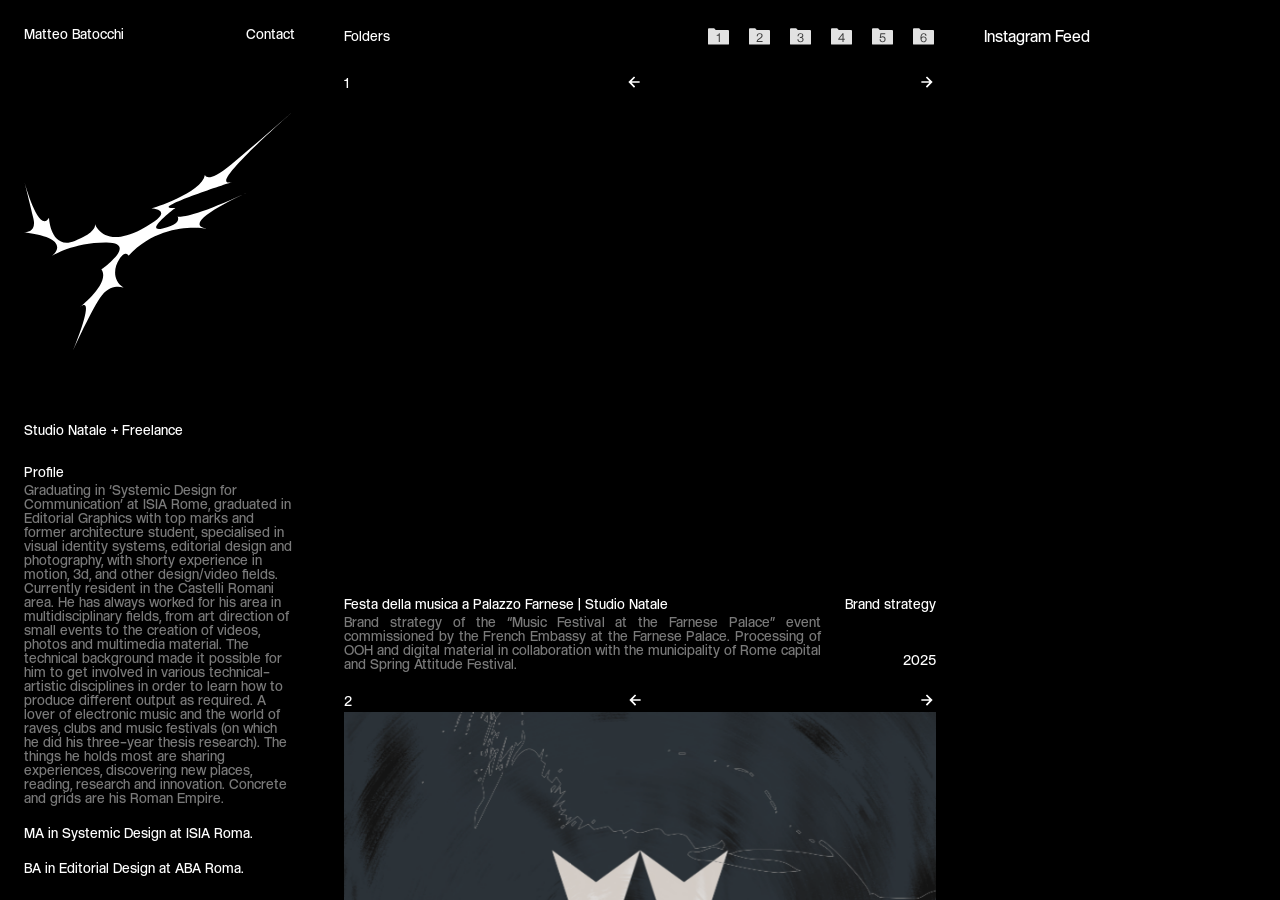
==== commit b6351917: "fwature: PoC for instagram feed using widget" ====
--- a/index.html
+++ b/index.html
@@ -492,21 +492,21 @@
       <div class="col-lg-3 col-md-4 sidebar-right p-4">
         <p>Instagram Feed</p>
         <div class="box-wrapper gap-1">
+          <div class="elfsight-app-8c1e7809-c9dc-4361-8472-cb14a00b2a09" data-elfsight-app-lazy></div>
+          <!-- <div class="box"></div>
           <div class="box"></div>
           <div class="box"></div>
           <div class="box"></div>
           <div class="box"></div>
           <div class="box"></div>
-          <div class="box"></div>
-          <div class="box"></div>
-          <div class="box"></div>
+          <div class="box"></div> -->
         </div>
       </div>
     </div>
   </div>
 
   <script src="https://cdn.jsdelivr.net/npm/bootstrap@5.3.6/dist/js/bootstrap.bundle.min.js"></script>
-  <!-- serve ancora? -->
+  <script src="https://elfsightcdn.com/platform.js" async></script>
   <script src="./scripts.js"></script>
 </body>
 
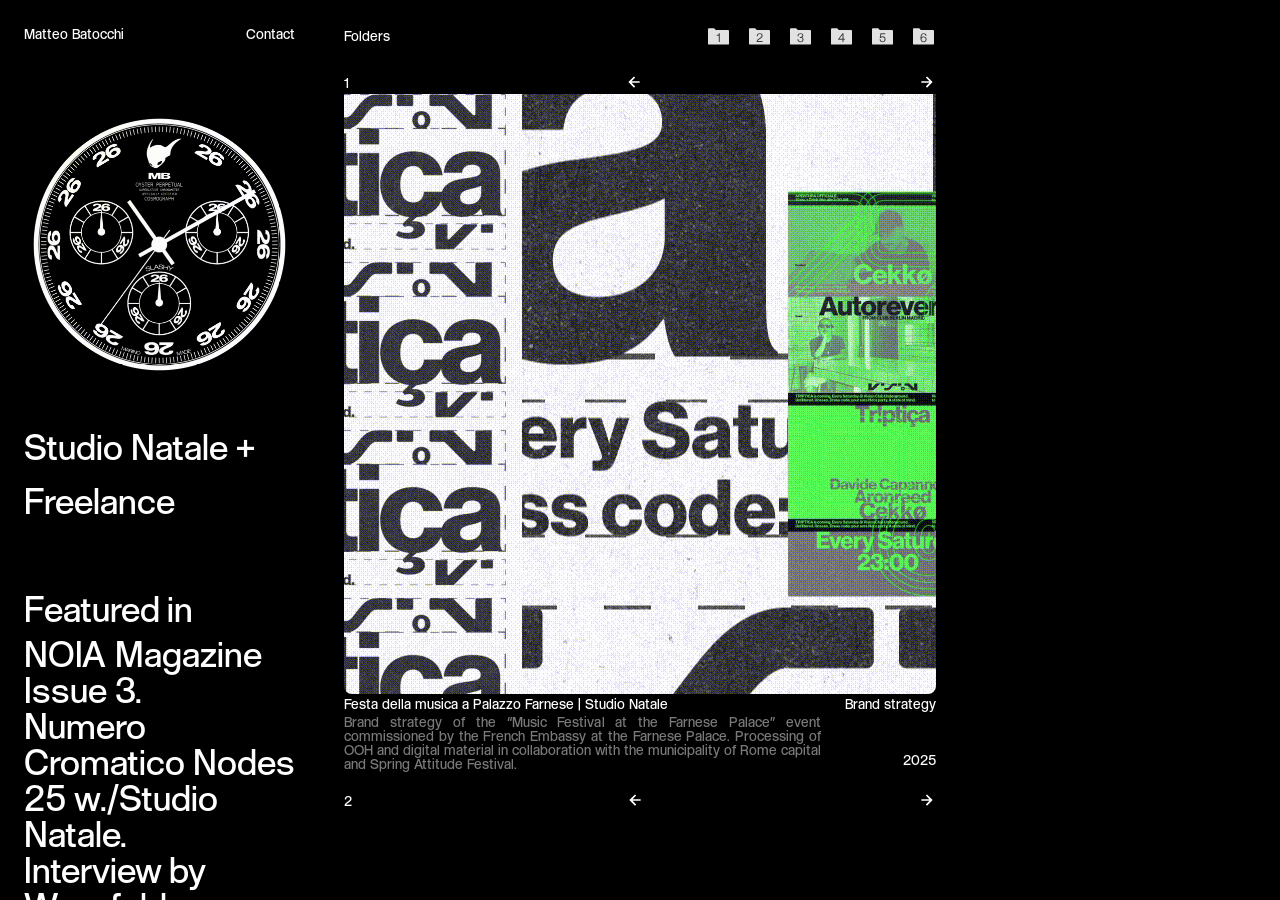
==== commit 71f3796d: "add: logo img changed, disabled 3rd column" ====
--- a/index.html
+++ b/index.html
@@ -31,42 +31,9 @@
         <span><a href="https://www.studionatale.it">Studio Natale</a> +
           Freelance</span><br /><br />
 
-        <span>Profile</span>
-        <p class="long-text">
-          Graduating in ‘Systemic Design for Communication’ at ISIA Rome,
-          graduated in Editorial Graphics with top marks and former
-          architecture student, specialised in visual identity systems,
-          editorial design and photography, with shorty experience in motion,
-          3d, and other design/video fields. Currently resident in the
-          Castelli Romani area. He has always worked for his area in
-          multidisciplinary fields, from art direction of small events to the
-          creation of videos, photos and multimedia material. The technical
-          background made it possible for him to get involved in various
-          technical-artistic disciplines in order to learn how to produce
-          different output as required. A lover of electronic music and the
-          world of raves, clubs and music festivals (on which he did his
-          three-year thesis research). The things he holds most are sharing
-          experiences, discovering new places, reading, research and
-          innovation. Concrete and grids are his Roman Empire.
-        </p>
-        <br />
-
-        <p>MA in Systemic Design at ISIA Roma.</p>
-        <br />
-
-        <p>BA in Editorial Design at ABA Roma.</p>
-        <br />
-
-        <span>Background</span>
-        <p>Architectural science course at Roma Tre.</p>
-
-        <p>Graduated in Environment and Territory Construction.</p>
-        <br />
-        <br />
-        <br />
-        <span>Featured in</span>
+            <span>Featured in</span>
         <p>
-          <a href="https://noia.works/products/noia-issue-3-states">NOIA Magazine issue 3.</a>
+          <a href="https://noia.works/products/noia-issue-3-states">NOIA Magazine Issue 3.</a>
         </p>
         <p>
           <a href="https://nodesjournal.com/en/nodes-25/">Numero Cromatico Nodes 25 w./Studio Natale.</a>
@@ -77,6 +44,26 @@
         <p>
           <a href="https://www.instagram.com/p/DQE5crujAuo/?hl=it&img_index=1">Poster x archivefolder.xyz</a>
         </p>
+<br />
+        <span>Profile</span>
+        <p class="long-text">
+          Graduating in ‘Systemic Design for Communication’ at ISIA Rome,
+          graduated in Editorial Graphics with top marks and former
+          architecture student, specialised in visual identity systems,
+          editorial design and photography, with shorty experience in motion,
+          3d, and other design/video fields. The technical
+          background made it possible for him to get involved in various
+          technical-artistic disciplines in order to learn how to produce
+          different output as required. A lover of electronic music and the
+          world of raves, clubs and music festivals.
+        </p>
+        <br />
+
+        <p>MA in Systemic Design at ISIA Roma.</p>
+        
+
+        <p>BA in Editorial Design at ABA Roma.</p>
+        <br />
 
         <div class="spacer d-none d-md-block"></div>
 
@@ -131,18 +118,9 @@
                 <div class="carousel-inner">
                   <div class="carousel-item active" data-bs-interval="7000">
                     <div class="carousel-slide" style="
-                          background-image: url('src/project_covers/Farnese/mockup\ 2.jpg');
-                        "></div>
-                  </div>
-                  <div class="carousel-item" data-bs-interval="7000">
-                    <div class="carousel-slide" style="
-                          background-image: url('src/project_covers/Farnese/mockuo\ 1.jpg');
-                        "></div>
-                  </div>
-                  <div class="carousel-item" data-bs-interval="7000">
-                    <div class="carousel-slide" style="
-                          background-image: url('src/project_covers/Farnese/mockup\ 5.jpg');
-                        "></div>
+                          background-image: url('src/project_covers/Farnese/Composizione-1_1.gif');
+                        "></div>
+                 
                   </div>
                 </div>
               </div>
@@ -181,7 +159,7 @@
                 <div class="carousel-inner">
                   <div class="carousel-item active" data-bs-interval="7000">
                     <div class="carousel-slide" style="
-                          background-image: url('src/project_covers/SLW/XCEED_SLW.png');
+                          background-image: url('src/project_covers/SLW/Composizione-1_1.gif');
                         "></div>
                   </div>
                   <div class="carousel-item" data-bs-interval="7000">
@@ -489,11 +467,11 @@
         </div>
       </div>
 
-      <div class="col-lg-3 col-md-4 sidebar-right p-4">
-        <p>Instagram Feed</p>
+      <!-- <div class="col-lg-3 col-md-4 sidebar-right p-4">
+        <p>Playground</p>
         <div class="box-wrapper gap-1">
           <div class="elfsight-app-8c1e7809-c9dc-4361-8472-cb14a00b2a09" data-elfsight-app-lazy></div>
-          <!-- <div class="box"></div>
+          <div class="box"></div>
           <div class="box"></div>
           <div class="box"></div>
           <div class="box"></div>
--- a/style.css
+++ b/style.css
@@ -17,12 +17,12 @@
 }
 
 body {
-    /* overflow: hidden; */
-    z-index: 0;
-    background-color: #000000;
-}
-
-.long-text{
+  /* overflow: hidden; */
+  z-index: 0;
+  background-color: #000000;
+}
+
+.long-text {
   color: #7a7a7a;
 }
 
@@ -37,12 +37,12 @@
   height: 100vh;
 }
 
-.nav-sidebar{
+.nav-sidebar {
   position: sticky;
   height: max-content;
   top: 0;
   mix-blend-mode: difference;
-   font-size: 14px;
+  font-size: 14px;
 }
 
 .sidebar {
@@ -54,45 +54,40 @@
   -ms-overflow-style: none;
   scrollbar-width: none;
   top: 0;
-   font-size: 14px;
-   
-}
-
-.sidebar-right{
-}
-
-.box-wrapper{
+  font-size: 36px;
+
+}
+
+.box-wrapper {
   display: flex;
   justify-content: center;
   flex-wrap: wrap;
 }
 
-.box{
+.box {
   background-color: red;
   width: 10vw;
   height: 200px;
 }
 
-.sidebar > p{
+.sidebar>p {
   text-indent: 0em;
   margin: 0;
   overflow: visible;
   z-index: 0;
   line-height: 1.0;
-   font-size: 14px;
-     text-align:left;
-     hyphens: none;
-
-   
-}
-
-.info-sidebar > div {
+  font-size: 36px;
+  text-align: left;
+  hyphens: none;
+}
+
+.info-sidebar>div {
   display: flex;
   flex-direction: row;
   justify-content: space-between;
-  
-  
-  
+
+
+
 }
 
 .logo-circle {
@@ -104,7 +99,7 @@
   top: 0px;
   left: 0px;
   position: sticky;
-  background-image: url("/src/shockpazzesco-27.svg");
+  background-image: url("/src/ROLEX26.gif");
   background-color: #00000000;
   mix-blend-mode: difference;
   background-size: contain;
@@ -112,7 +107,7 @@
   pointer-events: none;
 }
 
-.hello-main{
+.hello-main {
   z-index: -1;
 }
 
@@ -123,8 +118,8 @@
   overflow-y: auto;
   -ms-overflow-style: none;
   scrollbar-width: none;
-   font-size: 14px;
-   
+  font-size: 14px;
+
 }
 
 .top-nav {
@@ -133,12 +128,13 @@
   position: sticky;
   top: 0;
   z-index: 1000;
-    mix-blend-mode: difference;
-
-}
-  .project-section {
-    margin-bottom: 20px;
-  }
+  mix-blend-mode: difference;
+
+}
+
+.project-section {
+  margin-bottom: 20px;
+}
 
 .project-thumbnails {
   display: flex;
@@ -166,7 +162,7 @@
 .thumbnail {
   width: 25px;
   height: 25px;
-  background-size:cover;
+  background-size: cover;
   background-position: center;
   background-repeat: no-repeat;
   cursor: pointer;
@@ -193,8 +189,8 @@
 
 .carousel-slide {
   min-width: 100%;
-  height: 500px;
-  background-size:cover;
+  height: 600px;
+  background-size: cover;
   background-position: center;
   z-index: 2;
 }
@@ -208,7 +204,7 @@
 }
 
 .nav-btn {
-  background: rgba(255,255,255,0.9);
+  background: rgba(255, 255, 255, 0.9);
   border: none;
   width: 40px;
   height: 40px;
@@ -239,14 +235,14 @@
 .project-description {
   line-height: 1.0;
   hyphens: auto;
-    font-size: 14px;
+  font-size: 14px;
   -webkit-hyphens: auto;
   -ms-hyphens: auto;
   overflow-wrap: break-word;
   word-break: normal;
   color: #7a7a7a;
   text-align: justify;
-  
+
 }
 
 .image-scroll-container {
@@ -336,15 +332,16 @@
     scrollbar-width: none;
   }
 
-  .nav-sidebar > div {
+  .nav-sidebar>div {
     order: 1;
   }
-  .nav-sidebar > a {
+
+  .nav-sidebar>a {
     order: 0;
   }
 
   .nav-sidebar {
-   
+
     position: fixed;
     top: 0;
     left: 0;
@@ -356,7 +353,7 @@
     margin: 10vh 0 20px 0;
   }
 
-  .top-nav{
+  .top-nav {
     display: none;
     position: fixed;
     /* width: 91%; */
@@ -365,20 +362,20 @@
     width: 100%;
     /* transform: translateX(5%); */
   }
-  
+
   .sidebar {
     -ms-overflow-style: none;
     scrollbar-width: none;
     position: relative;
     height: auto;
   }
-  
+
   .main-content {
     -ms-overflow-style: none;
     scrollbar-width: none;
     height: auto;
   }
-  
+
   .project-section {
     padding: 20px 0;
     min-height: auto;
@@ -389,18 +386,17 @@
   .scroll-image {
     height: 250px;
   }
-  
+
   .carousel-slide {
-    height: 250px;
-  }
-  
+    height: 500px;
+  }
+
   .project-thumbnails {
     flex-wrap: wrap;
   }
-  
+
   .thumbnail {
     width: 30px;
     height: 30px;
   }
-}
-  
+}
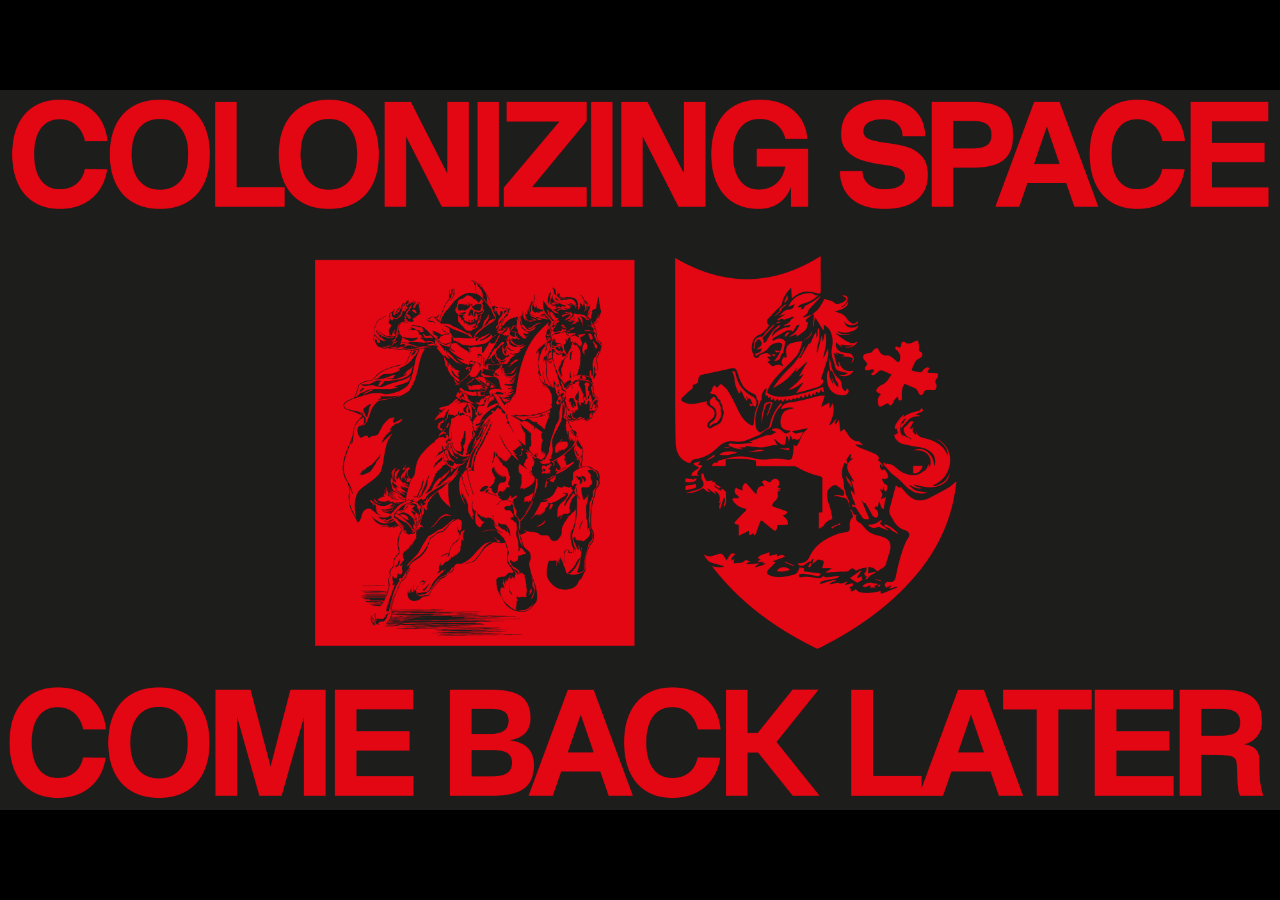
==== commit 0ddbf966: "added splash-screen work in progress" ====
--- a/index.html
+++ b/index.html
@@ -1,491 +1,31 @@
 <!DOCTYPE html>
 <html lang="en">
+<head>
+  <meta charset="UTF-8">
+  <meta name="viewport" content="width=device-width, initial-scale=1">
+  <title>Matteo Batocchi Portfolio</title>
+  <link href="https://cdn.jsdelivr.net/npm/bootstrap@5.3.6/dist/css/bootstrap.min.css" rel="stylesheet">
+  <link href="style.css" rel="stylesheet">
+  <link href="https://fonts.googleapis.com/css2?family=Noto+Sans+Symbols&display=swap" rel="stylesheet">
+<link rel="icon" href="src/favicon.png" type="image/png">
 
-<head>
-  <meta charset="UTF-8" />
-  <meta name="viewport" content="width=device-width, initial-scale=1" />
-  <title>Matteo Batocchi Portfolio</title>
-  <link href="https://cdn.jsdelivr.net/npm/bootstrap@5.3.6/dist/css/bootstrap.min.css" rel="stylesheet" />
-  <link href="style.css" rel="stylesheet" />
-  <link href="https://fonts.googleapis.com/css2?family=Noto+Sans+Symbols&display=swap" rel="stylesheet" />
-  <link rel="icon" href="src/favicon.png" type="image/png" />
 </head>
+<body>
+  <body style="margin:0; padding:0; display:flex; align-items:center; justify-content:center; height:100vh; background:#000;">
+  <picture>
+    <source media="(max-width: 768px)" srcset="src/wip/wip_mobile.png">
 
-<body>
-  <div class="container-fluid">
-    <div class="row">
-      <div class="col-lg-3 col-md-4 col-md-4 sidebar p-4">
-        <div class="nav-sidebar p-4 p-md-0 w-100 d-flex justify-content-between align-items-start">
-          <div class="d-flex">
-            <a href="#start"><span>Matteo Batocchi</span></a>
-          </div>
-          <div class="d-flex flex-column">
-            <a href="#info" class="mb-4 d-flex">Contact</a>
-          </div>
-        </div>
+    <source media="(min-width: 769px)" srcset="src/wip/wip_desktop.png">
 
-        <div id="start"></div>
+    <img src="wip-desktop.jpg" alt="Website Work in Progress" style="max-width:100%; height:auto;">
+  </picture>
+</body>
+</body>
+</html>
 
-        <div class="logo-circle"></div>
 
-        <span><a href="https://www.studionatale.it">Studio Natale</a> +
-          Freelance</span><br /><br />
 
-            <span>Featured in</span>
-        <p>
-          <a href="https://noia.works/products/noia-issue-3-states">NOIA Magazine Issue 3.</a>
-        </p>
-        <p>
-          <a href="https://nodesjournal.com/en/nodes-25/">Numero Cromatico Nodes 25 w./Studio Natale.</a>
-        </p>
-        <p>
-          <a href="https://www.instagram.com/wavefolder/?hl=it">Interview by Wavefolder.</a>
-        </p>
-        <p>
-          <a href="https://www.instagram.com/p/DQE5crujAuo/?hl=it&img_index=1">Poster x archivefolder.xyz</a>
-        </p>
-<br />
-        <span>Profile</span>
-        <p class="long-text">
-          Graduating in ‘Systemic Design for Communication’ at ISIA Rome,
-          graduated in Editorial Graphics with top marks and former
-          architecture student, specialised in visual identity systems,
-          editorial design and photography, with shorty experience in motion,
-          3d, and other design/video fields. The technical
-          background made it possible for him to get involved in various
-          technical-artistic disciplines in order to learn how to produce
-          different output as required. A lover of electronic music and the
-          world of raves, clubs and music festivals.
-        </p>
-        <br />
 
-        <p>MA in Systemic Design at ISIA Roma.</p>
-        
 
-        <p>BA in Editorial Design at ABA Roma.</p>
-        <br />
 
-        <div class="spacer d-none d-md-block"></div>
 
-        <div class="info-sidebar" id="info">
-          <div>
-            <a href="https://www.instagram.com/matteo.batocchi/">@matteo.batocchi</a>
-          </div>
-
-          <div>
-            <a href="tel:+393408163019">+39 3408163019</a>
-          </div>
-          <div>
-            <a href="mailto:batocchim@gmail.com">batocchim@gmail.com</a>
-          </div>
-        </div>
-      </div>
-
-      <div class="col-lg-6 col-md-8 main-content p-0">
-        <div class="top-nav p-4 d-flex align-items-center">
-          <div>Folders</div>
-          <div class="d-flex ms-auto gap-3">
-            <div class="thumbnail" style="background-image: url('src/nav_covers/nav_proj1.svg')"
-              onclick="scrollToProject('project1')"></div>
-            <div class="thumbnail" style="background-image: url('src/nav_covers/nav_proj2.svg')"
-              onclick="scrollToProject('project2')"></div>
-            <div class="thumbnail" style="
-                  background-image: url('src/nav_covers/nav_proj_Tavola\ disegno\ 1\ copia\ 2.svg');
-                " onclick="scrollToProject('project3')"></div>
-            <div class="thumbnail" style="
-                  background-image: url('src/nav_covers/nav_proj_Tavola\ disegno\ 1\ copia\ 3.svg');
-                " onclick="scrollToProject('project4')"></div>
-            <div class="thumbnail" style="
-                  background-image: url('src/nav_covers/nav_proj_Tavola\ disegno\ 1\ copia\ 4.svg');
-                " onclick="scrollToProject('project5')"></div>
-            <div class="thumbnail" style="
-                  background-image: url('src/nav_covers/nav_proj_Tavola\ disegno\ 1\ copia\ 5.svg');
-                " onclick="scrollToProject('project6')"></div>
-          </div>
-        </div>
-
-        <div class="px-4 hello-main">
-          <!-- PROJECT 1 -->
-          <div class="project-section" id="project1">
-            <div class="image-carousel">
-              <div class="d-flex justify-content-between align-items-start">
-                <span>1</span>
-                <div class="arrow-left" data-bs-target="#carousel1" data-bs-slide="prev"></div>
-                <div class="arrow-right" data-bs-target="#carousel1" data-bs-slide="next"></div>
-              </div>
-              <div id="carousel1" class="carousel slide" data-bs-touch="true" data-bs-interval="false"
-                data-bs-ride="carousel">
-                <div class="carousel-inner">
-                  <div class="carousel-item active" data-bs-interval="7000">
-                    <div class="carousel-slide" style="
-                          background-image: url('src/project_covers/Farnese/Composizione-1_1.gif');
-                        "></div>
-                 
-                  </div>
-                </div>
-              </div>
-            </div>
-            <div class="project-info d-flex flex-column flex-md-row gap-2 gap-md-4">
-              <div class="title-desc d-flex flex-column align-content-space-between">
-                <div>
-                  Festa della musica a Palazzo Farnese | Studio Natale
-                </div>
-                <div class="project-description">
-                  Brand strategy of the “Music Festival at the Farnese Palace”
-                  event commissioned by the French Embassy at the Farnese
-                  Palace. Processing of OOH and digital material in
-                  collaboration with the municipality of Rome capital and
-                  Spring Attitude Festival.
-                </div>
-              </div>
-              <div class="type-year d-flex flex-row flex-md-column justify-content-between align-items-end">
-                <div class="project-type">Brand strategy</div>
-                <div class="project-year">2025</div>
-              </div>
-            </div>
-          </div>
-
-          <!-- PROJECT 2 -->
-
-          <div class="project-section" id="project2">
-            <div class="image-carousel">
-              <div class="d-flex justify-content-between align-items-start">
-                <span>2</span>
-                <div class="arrow-left" data-bs-target="#carousel2" data-bs-slide="prev"></div>
-                <div class="arrow-right" data-bs-target="#carousel2" data-bs-slide="next"></div>
-              </div>
-              <div id="carousel2" class="carousel slide" data-bs-touch="true" data-bs-interval="false"
-                data-bs-ride="carousel">
-                <div class="carousel-inner">
-                  <div class="carousel-item active" data-bs-interval="7000">
-                    <div class="carousel-slide" style="
-                          background-image: url('src/project_covers/SLW/Composizione-1_1.gif');
-                        "></div>
-                  </div>
-                  <div class="carousel-item" data-bs-interval="7000">
-                    <div class="carousel-slide" style="
-                          background-image: url('src/project_covers/SLW/Post_1_Cattivera.mp4');
-                        "></div>
-                  </div>
-                  <div class="carousel-item" data-bs-interval="7000">
-                    <div class="carousel-slide" style="
-                          background-image: url('src/project_covers/SLW/invaders.mp4');
-                        "></div>
-                  </div>
-                  <div class="carousel-item" data-bs-interval="7000">
-                    <div class="carousel-slide" style="
-                          background-image: url('src/project_covers/SLW/copertina\ facebook.png');
-                        "></div>
-                  </div>
-                  <div class="carousel-item" data-bs-interval="7000">
-                    <div class="carousel-slide" style="
-                          background-image: url('src/project_covers//SLW/prevendita_early_slw25.pdf');
-                        "></div>
-                  </div>
-                </div>
-              </div>
-            </div>
-            <div class="project-info d-flex flex-column flex-md-row gap-2 gap-md-4">
-              <div class="title-desc d-flex flex-column align-content-space-between">
-                <div>San Lorenzo In Da Wood Festival | Studio Natale</div>
-                <div class="project-description">
-                  Complete makeover for 10th year of San Lorenzo in da wood
-                  festival With Studio Natale, we took care of every aspect of
-                  this year's festival communication. The new look is
-                  presented through a dynamic identity based on horizontal
-                  stripes, heat maps and unconventional treatments.
-                </div>
-              </div>
-              <div class="type-year d-flex flex-row flex-md-column justify-content-between align-items-end">
-                <div class="project-type">Brand strategy</div>
-                <div class="project-year">2025</div>
-              </div>
-            </div>
-          </div>
-
-          <!-- PROJECT 3 -->
-
-          <div class="project-section" id="project3">
-            <div class="image-carousel">
-              <div class="d-flex justify-content-between align-items-start">
-                <span>3</span>
-                <div class="arrow-left" data-bs-target="#carousel3" data-bs-slide="prev"></div>
-                <div class="arrow-right" data-bs-target="#carousel3" data-bs-slide="next"></div>
-              </div>
-              <div id="carousel3" class="carousel slide" data-bs-touch="true" data-bs-interval="false"
-                data-bs-ride="carousel">
-                <div class="carousel-inner">
-                  <div class="carousel-item active" data-bs-interval="7000">
-                    <div class="carousel-slide" style="
-                          background-image: url('src/project_covers/FIORANO/1-Brand\ Identity\ Mockup.jpg');
-                        "></div>
-                  </div>
-                  <div class="carousel-item" data-bs-interval="7000">
-                    <div class="carousel-slide" style="
-                          background-image: url('src/project_covers/FIORANO/4-Brand\ Identity\ Mockup.jpg');
-                        "></div>
-                  </div>
-                  <div class="carousel-item" data-bs-interval="7000">
-                    <div class="carousel-slide" style="
-                          background-image: url('src/project_covers/FIORANO/bv.png');
-                        "></div>
-                  </div>
-                  <div class="carousel-item" data-bs-interval="7000">
-                    <div class="carousel-slide" style="
-                          background-image: url('src/project_covers/FIORANO/Envelope\ &\ Letter\ Mockup.jpg');
-                        "></div>
-                  </div>
-                  <div class="carousel-item" data-bs-interval="7000">
-                    <div class="carousel-slide" style="
-                          background-image: url('src/project_covers/FIORANO/Fiorano_definitivi-21.jpg');
-                        "></div>
-                  </div>
-                </div>
-              </div>
-            </div>
-            <div class="project-info d-flex flex-column flex-md-row gap-2 gap-md-4">
-              <div class="title-desc d-flex flex-column align-content-space-between">
-                <div>Fiorano</div>
-                <div class="project-description">
-                  Development of a dynamic, responsive identity with custom
-                  typography. Fiorano works in the real estate sector in Rome,
-                  and together we decided to adopt solutions that were far
-                  removed from the market in which it operates.
-                </div>
-              </div>
-              <div class="type-year d-flex flex-row flex-md-column justify-content-between align-items-end">
-                <div class="project-type">Dynamic Identity</div>
-                <div class="project-year">2024</div>
-              </div>
-            </div>
-          </div>
-          <!-- PROJECT 4 -->
-
-          <div class="project-section" id="project4">
-            <div class="image-carousel">
-              <div class="d-flex justify-content-between align-items-start">
-                <span>4</span>
-                <div class="arrow-left" data-bs-target="#carousel4" data-bs-slide="prev"></div>
-                <div class="arrow-right" data-bs-target="#carousel4" data-bs-slide="next"></div>
-              </div>
-              <div id="carousel4" class="carousel slide" data-bs-touch="true" data-bs-interval="false"
-                data-bs-ride="carousel">
-                <div class="carousel-inner">
-                  <div class="carousel-item active" data-bs-interval="7000">
-                    <div class="carousel-slide" style="
-                          background-image: url('src/project_covers/Novae/p1_ph1.png');
-                        "></div>
-                  </div>
-                  <div class="carousel-item" data-bs-interval="7000">
-                    <div class="carousel-slide" style="
-                          background-image: url('src/project_covers/Novae/p1_ph2.png');
-                        "></div>
-                  </div>
-                  <div class="carousel-item" data-bs-interval="7000">
-                    <div class="carousel-slide" style="
-                          background-image: url('src/project_covers/Novae/p1_ph3.png');
-                        "></div>
-                  </div>
-                  <div class="carousel-item" data-bs-interval="7000">
-                    <div class="carousel-slide" style="
-                          background-image: url('src/project_covers/Novae/p1_ph4.png');
-                        "></div>
-                  </div>
-                  <div class="carousel-item" data-bs-interval="7000">
-                    <div class="carousel-slide" style="
-                          background-image: url('src/project_covers/Novae/p1_ph5.png');
-                        "></div>
-                  </div>
-                </div>
-              </div>
-            </div>
-            <div class="project-info d-flex flex-column flex-md-row gap-2 gap-md-4">
-              <div class="title-desc d-flex flex-column align-content-space-between">
-                <div>NOVAE, Bachelor thesis</div>
-                <div class="project-description">
-                  Novae is the exploration of the rave, festival, and club
-                  world analyzed from three different aspects called
-                  identities: historical, social, and territorial. The
-                  research is presented in a 17x23 format, hybrid between
-                  catalog and essay. Experimental layout choices are at the
-                  heart of the project's graphic design, with a secondary
-                  focus on image research and collaborations with other
-                  professionals to create some inserts.
-                </div>
-              </div>
-              <div class="type-year d-flex flex-row flex-md-column justify-content-between align-items-end">
-                <div class="project-type">Editorial</div>
-                <div class="project-year">2023</div>
-              </div>
-            </div>
-          </div>
-          <!-- PROJECT 5 -->
-
-          <div class="project-section" id="project5">
-            <div class="image-carousel">
-              <div class="d-flex justify-content-between align-items-start">
-                <span>5</span>
-                <div class="arrow-left" data-bs-target="#carousel5" data-bs-slide="prev"></div>
-                <div class="arrow-right" data-bs-target="#carousel5" data-bs-slide="next"></div>
-              </div>
-              <div id="carousel5" class="carousel slide" data-bs-touch="true" data-bs-interval="false"
-                data-bs-ride="carousel">
-                <div class="carousel-inner">
-                  <div class="carousel-item active" data-bs-interval="7000">
-                    <div class="carousel-slide" style="
-                          background-image: url('src/project_covers/WET/1_1.jpg');
-                        "></div>
-                  </div>
-                  <div class="carousel-item" data-bs-interval="7000">
-                    <div class="carousel-slide" style="
-                          background-image: url('src/project_covers/WET/2.jpg');
-                        "></div>
-                  </div>
-                  <div class="carousel-item" data-bs-interval="7000">
-                    <div class="carousel-slide" style="
-                          background-image: url('src/project_covers/WET/3.jpg');
-                        "></div>
-                  </div>
-                  <div class="carousel-item" data-bs-interval="7000">
-                    <div class="carousel-slide" style="
-                          background-image: url('src/project_covers/WET/4.jpg');
-                        "></div>
-                  </div>
-                  <div class="carousel-item" data-bs-interval="7000">
-                    <div class="carousel-slide" style="
-                          background-image: url('src/project_covers/WET/5.jpg');
-                        "></div>
-                  </div>
-                </div>
-              </div>
-            </div>
-            <div class="project-info d-flex flex-column flex-md-row gap-2 gap-md-4">
-              <div class="title-desc d-flex flex-column align-content-space-between">
-                <div>WET Catalogue</div>
-                <div class="project-description">
-                  Final project for the Organisation of Publishing Activities
-                  exam by prof. Manuela Pacella. During the course we studied
-                  and understood the basics, rules and movement of the
-                  contemporary publishing world, and not only, focusing on art
-                  publishing, from catalogues to artists’ books via art
-                  magazines. The subject of the final project was the
-                  realisation of a catalogue on one of the exhibitions
-                  presented at the Macro, of our choice: DRY/WET is the
-                  catalogue realised for the exhibition on What why wet, of
-                  which I personally took care the artistic direction,
-                  coordination of the working group, a part of the research,
-                  the photography of the exhibition and the entire layout of
-                  the book. DRY/WET is conceived as a design object and in a
-                  very limited edition given its complexity, it is presented
-                  in a plexiglass case with double ‘glass’ in which water and
-                  soap are contained: on the outside of the case there is the
-                  writing WET in full sticks, while on the cover of the volume
-                  the word DRY is written only in trace, from here the game is
-                  quite intuitive. Within the volume this kind of hilarity is
-                  always present, through layout choices created to make the
-                  reader interact with the object, thus echoing what was the
-                  magazine’s philosophy.
-                </div>
-              </div>
-              <div class="type-year d-flex flex-row flex-md-column justify-content-between align-items-end">
-                <div class="project-type">Editorial</div>
-                <div class="project-year">2023</div>
-              </div>
-            </div>
-          </div>
-          <!-- PROJECT 6 -->
-
-          <div class="project-section" id="project6">
-            <div class="image-carousel">
-              <div class="d-flex justify-content-between align-items-start">
-                <span>6</span>
-                <div class="arrow-left" data-bs-target="#carousel6" data-bs-slide="prev"></div>
-                <div class="arrow-right" data-bs-target="#carousel6" data-bs-slide="next"></div>
-              </div>
-              <div id="carousel6" class="carousel slide" data-bs-touch="true" data-bs-interval="false"
-                data-bs-ride="carousel">
-                <div class="carousel-inner">
-                  <div class="carousel-item active" data-bs-interval="7000">
-                    <div class="carousel-slide" style="
-                          background-image: url('src/project_covers/FARINI/tote\ bag\ mockup\ in\ psd.jpg');
-                        "></div>
-                  </div>
-                  <div class="carousel-item" data-bs-interval="7000">
-                    <div class="carousel-slide" style="
-                          background-image: url('src/project_covers/FARINI/Pizza\ Box\ Mockup-Recuperato.jpg');
-                        "></div>
-                  </div>
-                  <div class="carousel-item" data-bs-interval="7000">
-                    <div class="carousel-slide" style="
-                          background-image: url('src/project_covers/FARINI/fARINI-05.jpg');
-                        "></div>
-                  </div>
-                  <div class="carousel-item" data-bs-interval="7000">
-                    <div class="carousel-slide" style="
-                          background-image: url('src/project_covers/FARINI/post\ testarda.png');
-                        "></div>
-                  </div>
-                  <div class="carousel-item" data-bs-interval="7000">
-                    <div class="carousel-slide" style="
-                          background-image: url('src/project_covers/FARINI/fARINI-04.jpg');
-                        "></div>
-                  </div>
-                </div>
-              </div>
-            </div>
-            <div class="project-info d-flex flex-column flex-md-row gap-2 gap-md-4">
-              <div class="title-desc d-flex flex-column align-content-space-between">
-                <div>SANTORIMEDIO</div>
-                <div class="project-description">
-                  Brand and logo design for SANTORIMEDIO, a pizzeria in
-                  Grottaferrata (RM). The playing card system, piacentina
-                  format, with a ‘Peruvian holy man’ represented was the key
-                  to uniting the people of Grottaferrata with the Peruvian
-                  origins of the owners.
-                </div>
-              </div>
-              <div class="type-year d-flex flex-row flex-md-column justify-content-between align-items-end">
-                <div class="project-type">Brand Identity</div>
-                <div class="project-year">2023</div>
-              </div>
-            </div>
-          </div>
-
-          <div class="spacer d-none d-md-block"></div>
-
-          <div class="d-flex justify-content-between py-4">
-            <div class="justify-content-between">
-              <div>Matteo Batocchi ©</div>
-              <div>Portfolio</div>
-            </div>
-            <div>
-              <div>Last Update</div>
-              <div>November 2025 - v1.1.0</div>
-            </div>
-          </div>
-
-        </div>
-      </div>
-
-      <!-- <div class="col-lg-3 col-md-4 sidebar-right p-4">
-        <p>Playground</p>
-        <div class="box-wrapper gap-1">
-          <div class="elfsight-app-8c1e7809-c9dc-4361-8472-cb14a00b2a09" data-elfsight-app-lazy></div>
-          <div class="box"></div>
-          <div class="box"></div>
-          <div class="box"></div>
-          <div class="box"></div>
-          <div class="box"></div>
-          <div class="box"></div>
-          <div class="box"></div> -->
-        </div>
-      </div>
-    </div>
-  </div>
-
-  <script src="https://cdn.jsdelivr.net/npm/bootstrap@5.3.6/dist/js/bootstrap.bundle.min.js"></script>
-  <script src="https://elfsightcdn.com/platform.js" async></script>
-  <script src="./scripts.js"></script>
-</body>
-
-</html>
--- a/style.css
+++ b/style.css
@@ -1,402 +1,256 @@
+/* ===== RESET & BASE STYLES ===== */
 * {
-  color: #ffffff;
-  cursor: crosshair;
-  scroll-behavior: smooth;
-
-}
-
-@font-face {
-  font-family: 'RegestoGrotesk';
-  src: url('fonts/RegestoGrotesk-Medium.otf') format('truetype');
-  font-weight: normal;
-  font-style: normal;
+  margin: 0;
+  padding: 0;
+  box-sizing: border-box;
 }
 
 body {
-  font-family: 'RegestoGrotesk', sans-serif;
-}
-
-body {
-  /* overflow: hidden; */
-  z-index: 0;
-  background-color: #000000;
-}
-
-.long-text {
-  color: #7a7a7a;
-}
-
-a {
-  color: #ffffff;
-  text-decoration: none;
-  margin: 0;
-}
-
-
-.spacer {
-  height: 100vh;
-}
-
-.nav-sidebar {
-  position: sticky;
-  height: max-content;
+  font-family: -apple-system, BlinkMacSystemFont, "Segoe UI", Arial, sans-serif;
+  background-color: #2a2a2a;
+  color: #999;
+  overflow: hidden;
+}
+
+/* ===== TOP HEADER BAR ===== */
+.top-bar {
+  position: fixed;
   top: 0;
-  mix-blend-mode: difference;
-  font-size: 14px;
-}
-
+  left: 0;
+  width: 100vw;
+  height: 5vh;
+  display: flex;
+  justify-content: space-between;
+  align-items: center;
+  padding: 0 2vw;
+  font-size: 0.75vw;
+  z-index: 1000;
+  border-bottom: 1px solid #ff0000;
+}
+
+.top-bar-left,
+.top-bar-center,
+.top-bar-right {
+  display: flex;
+  gap: 2vw;
+}
+
+/* ===== MAIN CONTAINER - 3 COLUMN GRID ===== */
+.main-container {
+  position: fixed;
+  top: 5vh;
+  left: 0;
+  width: 100vw;
+  height: 90vh;
+  display: grid;
+  grid-template-columns: 33.33vw 33.33vw 33.34vw;
+}
+
+/* ===== COLUMN 1 - SIDEBAR (FIXED) ===== */
 .sidebar {
-  height: 100vh;
+  grid-column: 1;
+  height: 100%;
+  background-color: #2a2a2a;
+  padding: 3vh 2vw;
   overflow-y: auto;
-  overflow-x: hidden;
-  border-right: 1px solid #000000;
-  position: sticky;
-  -ms-overflow-style: none;
-  scrollbar-width: none;
-  top: 0;
-  font-size: 36px;
-
-}
-
-.box-wrapper {
-  display: flex;
-  justify-content: center;
-  flex-wrap: wrap;
-}
-
-.box {
-  background-color: red;
-  width: 10vw;
-  height: 200px;
-}
-
-.sidebar>p {
-  text-indent: 0em;
-  margin: 0;
-  overflow: visible;
-  z-index: 0;
-  line-height: 1.0;
-  font-size: 36px;
-  text-align: left;
-  hyphens: none;
-}
-
-.info-sidebar>div {
-  display: flex;
-  flex-direction: row;
-  justify-content: space-between;
-
-
-
-}
-
-.logo-circle {
-  width: 100%;
-  background-position: top center;
-  aspect-ratio: 1 / 1;
-  margin: 40px 0 40px 0;
-  z-index: 0;
-  top: 0px;
-  left: 0px;
-  position: sticky;
-  background-image: url("/src/ROLEX26.gif");
-  background-color: #00000000;
-  mix-blend-mode: difference;
-  background-size: contain;
-  background-repeat: no-repeat;
-  pointer-events: none;
-}
-
-.hello-main {
-  z-index: -1;
-}
-
-.main-content {
-  text-align: justify;
-  height: 100vh;
-  z-index: 1;
-  overflow-y: auto;
-  -ms-overflow-style: none;
-  scrollbar-width: none;
-  font-size: 14px;
-
-}
-
-.top-nav {
-  background: rgba(255, 255, 255, 0);
-  align-items: flex-start;
+  border-right: 1px solid #4a4a4a;
   position: sticky;
   top: 0;
+}
+
+.sidebar h1 {
+  font-size: 1.2vw;
+  font-weight: 400;
+  color: #ccc;
+  margin-bottom: 1vh;
+}
+
+.sidebar h2 {
+  font-size: 1vw;
+  font-weight: 400;
+  color: #999;
+  margin-bottom: 4vh;
+}
+
+.sidebar h3 {
+  font-size: 0.9vw;
+  font-weight: 400;
+  color: #999;
+  margin-bottom: 1vh;
+}
+
+.sidebar ul {
+  list-style: none;
+  margin-bottom: 3vh;
+}
+
+.sidebar li {
+  font-size: 0.85vw;
+  color: #777;
+  margin-bottom: 0.5vh;
+  cursor: pointer;
+  transition: color 0.3s;
+}
+
+.sidebar li:hover {
+  color: #ccc;
+}
+
+/* ===== COLUMN 2 - MIDDLE (SCROLLABLE) ===== */
+.middle-column {
+  grid-column: 2;
+  height: 100%;
+  overflow-y: auto;
+  padding: 3vh 2vw;
+  border-right: 1px solid #4a4a4a;
+}
+
+/* ===== COLUMN 3 - RIGHT (SCROLLABLE) ===== */
+.right-column {
+  grid-column: 3;
+  height: 100%;
+  overflow-y: auto;
+  padding: 3vh 2vw;
+}
+
+/* ===== PROJECT CARD STYLES ===== */
+.project-card {
+  margin-bottom: 4vh;
+}
+
+.project-card h2 {
+  font-size: 1.8vw;
+  font-weight: 300;
+  color: #999;
+  line-height: 1.3;
+  margin-bottom: 2vh;
+}
+
+.project-card .expand-btn {
+  font-size: 0.75vw;
+  color: #777;
+  cursor: pointer;
+  margin-bottom: 2vh;
+  display: inline-block;
+  transition: color 0.3s;
+}
+
+.project-card .expand-btn:hover {
+  color: #ccc;
+}
+
+.project-card p {
+  font-size: 0.85vw;
+  color: #777;
+  line-height: 1.6;
+  margin-bottom: 2vh;
+}
+
+.project-image {
+  width: 100%;
+  aspect-ratio: 4/3;
+  background-color: #e5e5e5;
+  margin-bottom: 1vh;
+}
+
+.project-meta {
+  font-size: 0.7vw;
+  color: #666;
+  display: flex;
+  justify-content: space-between;
+}
+
+/* ===== BOTTOM FOOTER BAR ===== */
+.bottom-bar {
+  position: fixed;
+  bottom: 0;
+  left: 0;
+  width: 100vw;
+  height: 5vh;
+  background-color: #3a3a3a;
+  display: flex;
+  justify-content: space-between;
+  align-items: center;
+  padding: 0 2vw;
+  font-size: 0.75vw;
   z-index: 1000;
-  mix-blend-mode: difference;
-
-}
-
-.project-section {
-  margin-bottom: 20px;
-}
-
-.project-thumbnails {
-  display: flex;
-  justify-content: space-between;
-  gap: 10px;
-}
-
-.scroll-thumbnails {
-  overflow-x: auto;
-  overflow-y: hidden;
-  cursor: crosshair;
-  user-select: none;
-  -webkit-overflow-scrolling: touch;
-  scrollbar-width: none;
-}
-
-.scroll-thumbnails::-webkit-scrollbar {
-  display: none;
-}
-
-.scroll-thumbnails:active {
-  cursor: grabbing;
-}
-
-.thumbnail {
-  width: 25px;
-  height: 25px;
-  background-size: cover;
-  background-position: center;
-  background-repeat: no-repeat;
-  cursor: pointer;
-  border: 2px solid transparent;
-  transition: border-color 0.3s;
-}
-
-.thumbnail:hover {
-  border-color: #ffffff;
-}
-
-.image-carousel {
-  position: relative;
-  overflow: hidden;
-  border-radius: 8px;
-  margin-bottom: 0px;
-}
-
-.carousel-container {
-  display: flex;
-  transition: transform 0.3s ease;
-  touch-action: pan-x;
-}
-
-.carousel-slide {
-  min-width: 100%;
-  height: 600px;
-  background-size: cover;
-  background-position: center;
-  z-index: 2;
-}
-
-.carousel-nav {
-  position: absolute;
-  top: 20px;
-  right: 20px;
-  display: flex;
-  gap: 10px;
-}
-
-.nav-btn {
-  background: rgba(255, 255, 255, 0.9);
-  border: none;
-  width: 40px;
-  height: 40px;
-  border-radius: 50%;
-  cursor: pointer;
-  display: flex;
-  align-items: center;
-  justify-content: center;
-  font-size: 14px;
-}
-
-.nav-btn:hover {
-  background: white;
-}
-
-.project-info h3 {
-  font-size: 14px;
-  margin-bottom: 10px;
-  font-weight: normal;
-}
-
-.project-type {
-  width: max-content;
-}
-
-
-
-.project-description {
-  line-height: 1.0;
-  hyphens: auto;
-  font-size: 14px;
-  -webkit-hyphens: auto;
-  -ms-hyphens: auto;
-  overflow-wrap: break-word;
-  word-break: normal;
-  color: #7a7a7a;
-  text-align: justify;
-
-}
-
-.image-scroll-container {
-  display: flex;
-  overflow-x: auto;
-  gap: 16px;
-  scroll-snap-type: x mandatory;
-  -webkit-overflow-scrolling: touch;
-  scrollbar-width: none;
-}
-
-.image-scroll-container::-webkit-scrollbar {
-  display: none;
-}
-
-.scroll-image {
-  flex: 0 0 auto;
-  height: 400px;
-  scroll-snap-align: start;
-  border-radius: 8px;
-  object-fit: cover;
-}
-
-.image-scroll-container {
-  display: flex;
-  gap: 1rem;
-  overflow-x: auto;
-  scroll-snap-type: x mandatory;
-  -webkit-overflow-scrolling: touch;
-  scrollbar-width: none;
-  padding-bottom: 1rem;
-}
-
-.image-scroll-container::-webkit-scrollbar {
-  display: none;
-}
-
-.scroll-image {
-  flex: 0 0 auto;
-  scroll-snap-align: start;
-  max-height: 300px;
-  border-radius: 0.5rem;
-  cursor: grab;
-  user-select: none;
-}
-
-.image-scroll-container.dragging {
-  cursor: grabbing;
-}
-
-
-
-.arrow-down-right {
-  width: 24px;
-  height: 24px;
-  background-image: url('/src/arrow-down-right.svg');
-  background-size: contain;
-}
-
-.arrow-left {
-  width: 18px;
-  height: 18px;
-  background-image: url('/src/arrow-left.svg');
-  background-size: contain;
-}
-
-.arrow-right {
-  width: 18px;
-  height: 18px;
-  background-image: url('/src/arrow-right.svg');
-  background-size: contain;
-}
-
-.arrow-top-right {
-  width: 24px;
-  height: 24px;
-  background-image: url('/src/arrow-top.svg');
-  background-size: contain;
-}
-
+  border-top: 1px solid #4a4a4a;
+}
+
+/* ===== SCROLLBAR STYLING ===== */
+.middle-column::-webkit-scrollbar,
+.right-column::-webkit-scrollbar,
+.sidebar::-webkit-scrollbar {
+  width: 0.4vw;
+}
+
+.middle-column::-webkit-scrollbar-track,
+.right-column::-webkit-scrollbar-track,
+.sidebar::-webkit-scrollbar-track {
+  background: #2a2a2a;
+}
+
+.middle-column::-webkit-scrollbar-thumb,
+.right-column::-webkit-scrollbar-thumb,
+.sidebar::-webkit-scrollbar-thumb {
+  background: #4a4a4a;
+  border-radius: 1vw;
+}
+
+/* ===== MOBILE RESPONSIVE ===== */
 @media (max-width: 768px) {
-
-  body {
-    color: #ffffff;
-    cursor: crosshair;
-    -ms-overflow-style: none;
-    scrollbar-width: none;
-  }
-
-  .nav-sidebar>div {
-    order: 1;
-  }
-
-  .nav-sidebar>a {
-    order: 0;
-  }
-
-  .nav-sidebar {
-
-    position: fixed;
-    top: 0;
-    left: 0;
-    z-index: 100;
-    /* width: 91%; */
-  }
-
-  .logo-circle {
-    margin: 10vh 0 20px 0;
-  }
-
-  .top-nav {
-    display: none;
-    position: fixed;
-    /* width: 91%; */
-    top: 15vw;
-    left: 0;
-    width: 100%;
-    /* transform: translateX(5%); */
+  .top-bar,
+  .bottom-bar {
+    font-size: 2.5vw;
+    height: 6vh;
+  }
+
+  .main-container {
+    top: 6vh;
+    height: 88vh;
+    display: flex;
+    flex-direction: column;
   }
 
   .sidebar {
-    -ms-overflow-style: none;
-    scrollbar-width: none;
-    position: relative;
+    width: 100vw;
     height: auto;
-  }
-
-  .main-content {
-    -ms-overflow-style: none;
-    scrollbar-width: none;
+    max-height: 30vh;
+    border-right: none;
+    border-bottom: 1px solid #4a4a4a;
+  }
+
+  .sidebar h1 {
+    font-size: 4vw;
+  }
+
+  .sidebar h2,
+  .sidebar h3 {
+    font-size: 3vw;
+  }
+
+  .sidebar li {
+    font-size: 2.8vw;
+  }
+
+  .middle-column,
+  .right-column {
+    width: 100vw;
+    border-right: none;
+    border-bottom: 1px solid #4a4a4a;
+    overflow-y: visible;
     height: auto;
   }
 
-  .project-section {
-    padding: 20px 0;
-    min-height: auto;
-    -ms-overflow-style: none;
-    scrollbar-width: none;
-  }
-
-  .scroll-image {
-    height: 250px;
-  }
-
-  .carousel-slide {
-    height: 500px;
-  }
-
-  .project-thumbnails {
-    flex-wrap: wrap;
-  }
-
-  .thumbnail {
-    width: 30px;
-    height: 30px;
-  }
-}+  .project-card h2 {
+    font-size: 5vw;
+  }
+
+  .project-card p {
+    font-size: 3.5vw;
+  }
+
+  .project-meta {
+    font-size: 2.5vw;
+  }
+}
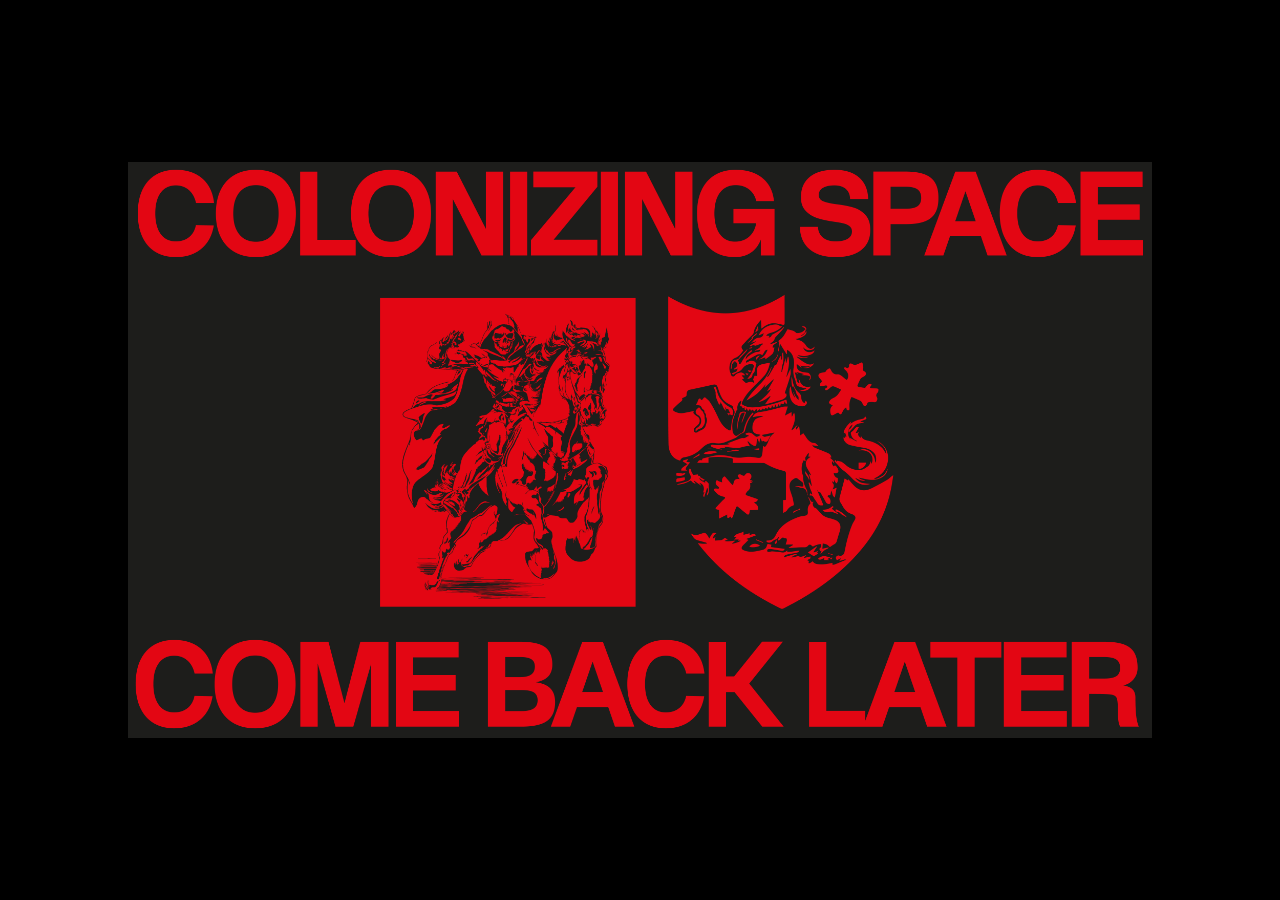
==== commit 2b9c693a: "fix: centered and pad" ====
--- a/index.html
+++ b/index.html
@@ -4,28 +4,19 @@
   <meta charset="UTF-8">
   <meta name="viewport" content="width=device-width, initial-scale=1">
   <title>Matteo Batocchi Portfolio</title>
+
   <link href="https://cdn.jsdelivr.net/npm/bootstrap@5.3.6/dist/css/bootstrap.min.css" rel="stylesheet">
   <link href="style.css" rel="stylesheet">
   <link href="https://fonts.googleapis.com/css2?family=Noto+Sans+Symbols&display=swap" rel="stylesheet">
-<link rel="icon" href="src/favicon.png" type="image/png">
+  <link rel="icon" href="src/favicon.png" type="image/png">
+</head>
 
-</head>
 <body>
-  <body style="margin:0; padding:0; display:flex; align-items:center; justify-content:center; height:100vh; background:#000;">
-  <picture>
+  <picture class="wip-container">
     <source media="(max-width: 768px)" srcset="src/wip/wip_mobile.png">
 
     <source media="(min-width: 769px)" srcset="src/wip/wip_desktop.png">
-
-    <img src="wip-desktop.jpg" alt="Website Work in Progress" style="max-width:100%; height:auto;">
+    <img src="src/wip/wip_desktop.png" alt="Website Work in Progress">
   </picture>
 </body>
-</body>
 </html>
-
-
-
-
-
-
-
--- a/style.css
+++ b/style.css
@@ -1,256 +1,22 @@
-/* ===== RESET & BASE STYLES ===== */
-* {
+html, body {
   margin: 0;
   padding: 0;
-  box-sizing: border-box;
+  height: 100%;
+  background: black;g
 }
 
 body {
-  font-family: -apple-system, BlinkMacSystemFont, "Segoe UI", Arial, sans-serif;
-  background-color: #2a2a2a;
-  color: #999;
-  overflow: hidden;
+  display: flex;
+  align-items: center;
+  justify-content: center;
 }
 
-/* ===== TOP HEADER BAR ===== */
-.top-bar {
-  position: fixed;
-  top: 0;
-  left: 0;
-  width: 100vw;
-  height: 5vh;
-  display: flex;
-  justify-content: space-between;
-  align-items: center;
-  padding: 0 2vw;
-  font-size: 0.75vw;
-  z-index: 1000;
-  border-bottom: 1px solid #ff0000;
+.wip-container,
+.wip-container img {
+  width: 80vw;
+  height: 80vh;
 }
 
-.top-bar-left,
-.top-bar-center,
-.top-bar-right {
-  display: flex;
-  gap: 2vw;
+.wip-container img {
+  object-fit: contain;
 }
-
-/* ===== MAIN CONTAINER - 3 COLUMN GRID ===== */
-.main-container {
-  position: fixed;
-  top: 5vh;
-  left: 0;
-  width: 100vw;
-  height: 90vh;
-  display: grid;
-  grid-template-columns: 33.33vw 33.33vw 33.34vw;
-}
-
-/* ===== COLUMN 1 - SIDEBAR (FIXED) ===== */
-.sidebar {
-  grid-column: 1;
-  height: 100%;
-  background-color: #2a2a2a;
-  padding: 3vh 2vw;
-  overflow-y: auto;
-  border-right: 1px solid #4a4a4a;
-  position: sticky;
-  top: 0;
-}
-
-.sidebar h1 {
-  font-size: 1.2vw;
-  font-weight: 400;
-  color: #ccc;
-  margin-bottom: 1vh;
-}
-
-.sidebar h2 {
-  font-size: 1vw;
-  font-weight: 400;
-  color: #999;
-  margin-bottom: 4vh;
-}
-
-.sidebar h3 {
-  font-size: 0.9vw;
-  font-weight: 400;
-  color: #999;
-  margin-bottom: 1vh;
-}
-
-.sidebar ul {
-  list-style: none;
-  margin-bottom: 3vh;
-}
-
-.sidebar li {
-  font-size: 0.85vw;
-  color: #777;
-  margin-bottom: 0.5vh;
-  cursor: pointer;
-  transition: color 0.3s;
-}
-
-.sidebar li:hover {
-  color: #ccc;
-}
-
-/* ===== COLUMN 2 - MIDDLE (SCROLLABLE) ===== */
-.middle-column {
-  grid-column: 2;
-  height: 100%;
-  overflow-y: auto;
-  padding: 3vh 2vw;
-  border-right: 1px solid #4a4a4a;
-}
-
-/* ===== COLUMN 3 - RIGHT (SCROLLABLE) ===== */
-.right-column {
-  grid-column: 3;
-  height: 100%;
-  overflow-y: auto;
-  padding: 3vh 2vw;
-}
-
-/* ===== PROJECT CARD STYLES ===== */
-.project-card {
-  margin-bottom: 4vh;
-}
-
-.project-card h2 {
-  font-size: 1.8vw;
-  font-weight: 300;
-  color: #999;
-  line-height: 1.3;
-  margin-bottom: 2vh;
-}
-
-.project-card .expand-btn {
-  font-size: 0.75vw;
-  color: #777;
-  cursor: pointer;
-  margin-bottom: 2vh;
-  display: inline-block;
-  transition: color 0.3s;
-}
-
-.project-card .expand-btn:hover {
-  color: #ccc;
-}
-
-.project-card p {
-  font-size: 0.85vw;
-  color: #777;
-  line-height: 1.6;
-  margin-bottom: 2vh;
-}
-
-.project-image {
-  width: 100%;
-  aspect-ratio: 4/3;
-  background-color: #e5e5e5;
-  margin-bottom: 1vh;
-}
-
-.project-meta {
-  font-size: 0.7vw;
-  color: #666;
-  display: flex;
-  justify-content: space-between;
-}
-
-/* ===== BOTTOM FOOTER BAR ===== */
-.bottom-bar {
-  position: fixed;
-  bottom: 0;
-  left: 0;
-  width: 100vw;
-  height: 5vh;
-  background-color: #3a3a3a;
-  display: flex;
-  justify-content: space-between;
-  align-items: center;
-  padding: 0 2vw;
-  font-size: 0.75vw;
-  z-index: 1000;
-  border-top: 1px solid #4a4a4a;
-}
-
-/* ===== SCROLLBAR STYLING ===== */
-.middle-column::-webkit-scrollbar,
-.right-column::-webkit-scrollbar,
-.sidebar::-webkit-scrollbar {
-  width: 0.4vw;
-}
-
-.middle-column::-webkit-scrollbar-track,
-.right-column::-webkit-scrollbar-track,
-.sidebar::-webkit-scrollbar-track {
-  background: #2a2a2a;
-}
-
-.middle-column::-webkit-scrollbar-thumb,
-.right-column::-webkit-scrollbar-thumb,
-.sidebar::-webkit-scrollbar-thumb {
-  background: #4a4a4a;
-  border-radius: 1vw;
-}
-
-/* ===== MOBILE RESPONSIVE ===== */
-@media (max-width: 768px) {
-  .top-bar,
-  .bottom-bar {
-    font-size: 2.5vw;
-    height: 6vh;
-  }
-
-  .main-container {
-    top: 6vh;
-    height: 88vh;
-    display: flex;
-    flex-direction: column;
-  }
-
-  .sidebar {
-    width: 100vw;
-    height: auto;
-    max-height: 30vh;
-    border-right: none;
-    border-bottom: 1px solid #4a4a4a;
-  }
-
-  .sidebar h1 {
-    font-size: 4vw;
-  }
-
-  .sidebar h2,
-  .sidebar h3 {
-    font-size: 3vw;
-  }
-
-  .sidebar li {
-    font-size: 2.8vw;
-  }
-
-  .middle-column,
-  .right-column {
-    width: 100vw;
-    border-right: none;
-    border-bottom: 1px solid #4a4a4a;
-    overflow-y: visible;
-    height: auto;
-  }
-
-  .project-card h2 {
-    font-size: 5vw;
-  }
-
-  .project-card p {
-    font-size: 3.5vw;
-  }
-
-  .project-meta {
-    font-size: 2.5vw;
-  }
-}
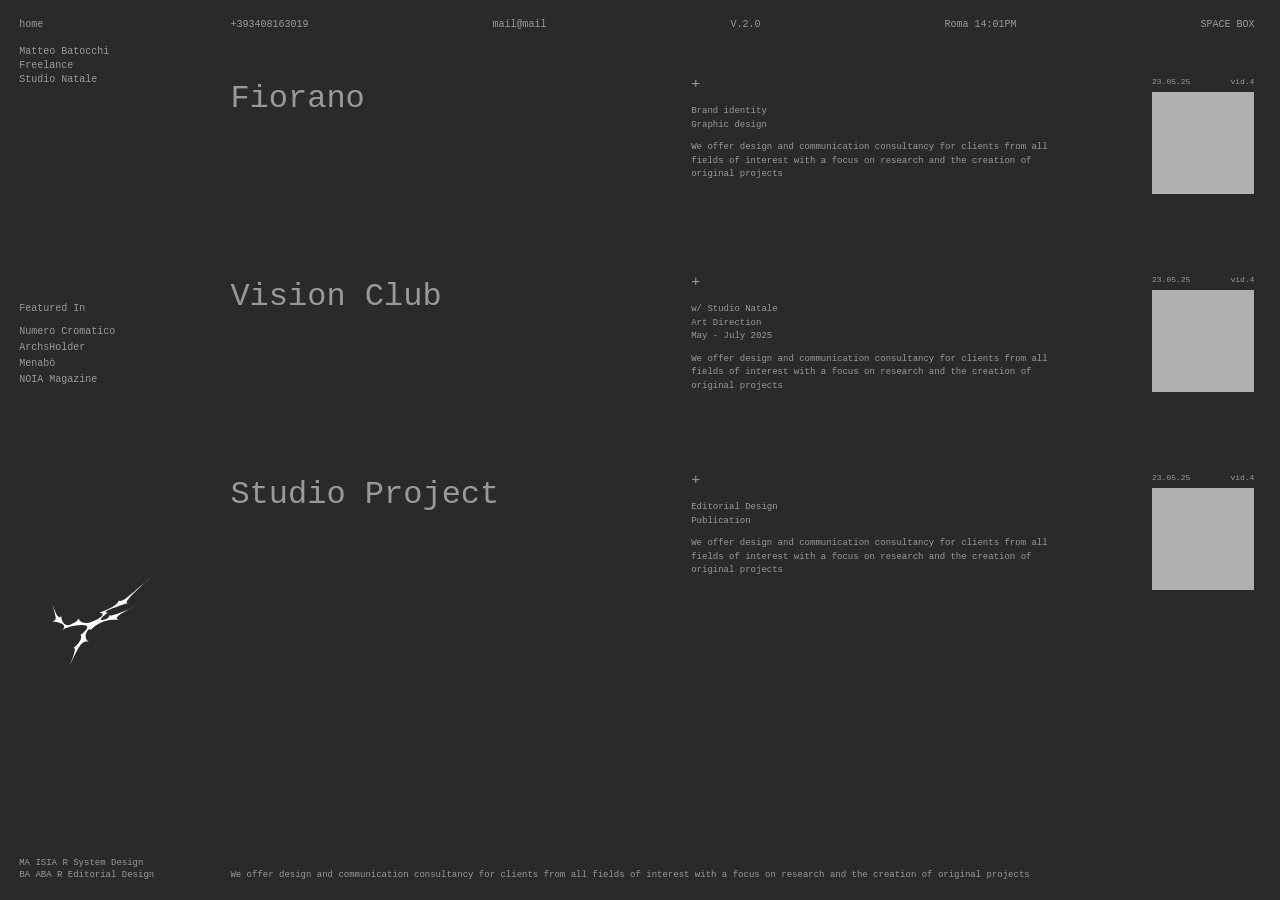
==== commit 327a9543: "feature: added preliminary desktop version, hover previews, expandable grids" ====
--- a/index.html
+++ b/index.html
@@ -2,21 +2,20 @@
 <html lang="en">
 <head>
   <meta charset="UTF-8">
-  <meta name="viewport" content="width=device-width, initial-scale=1">
-  <title>Matteo Batocchi Portfolio</title>
+  <meta name="viewport" content="width=device-width, initial-scale=1.0">
+  <title>Document</title>
+</head>
+<body>
+  <!-- TODO: define structure to indexer & to switcher -->
+<script>
+const isMobile = window.innerWidth <= 768 || 
+                  /Android|iPhone|iPad|iPod/i.test(navigator.userAgent);
 
-  <link href="https://cdn.jsdelivr.net/npm/bootstrap@5.3.6/dist/css/bootstrap.min.css" rel="stylesheet">
-  <link href="style.css" rel="stylesheet">
-  <link href="https://fonts.googleapis.com/css2?family=Noto+Sans+Symbols&display=swap" rel="stylesheet">
-  <link rel="icon" href="src/favicon.png" type="image/png">
-</head>
-
-<body>
-  <picture class="wip-container">
-    <source media="(max-width: 768px)" srcset="src/wip/wip_mobile.png">
-
-    <source media="(min-width: 769px)" srcset="src/wip/wip_desktop.png">
-    <img src="src/wip/wip_desktop.png" alt="Website Work in Progress">
-  </picture>
+if (isMobile) {
+  window.location.href = 'mobile.html';
+} else {
+  window.location.href = 'desktop.html';
+}
+</script>
 </body>
-</html>
+</html>
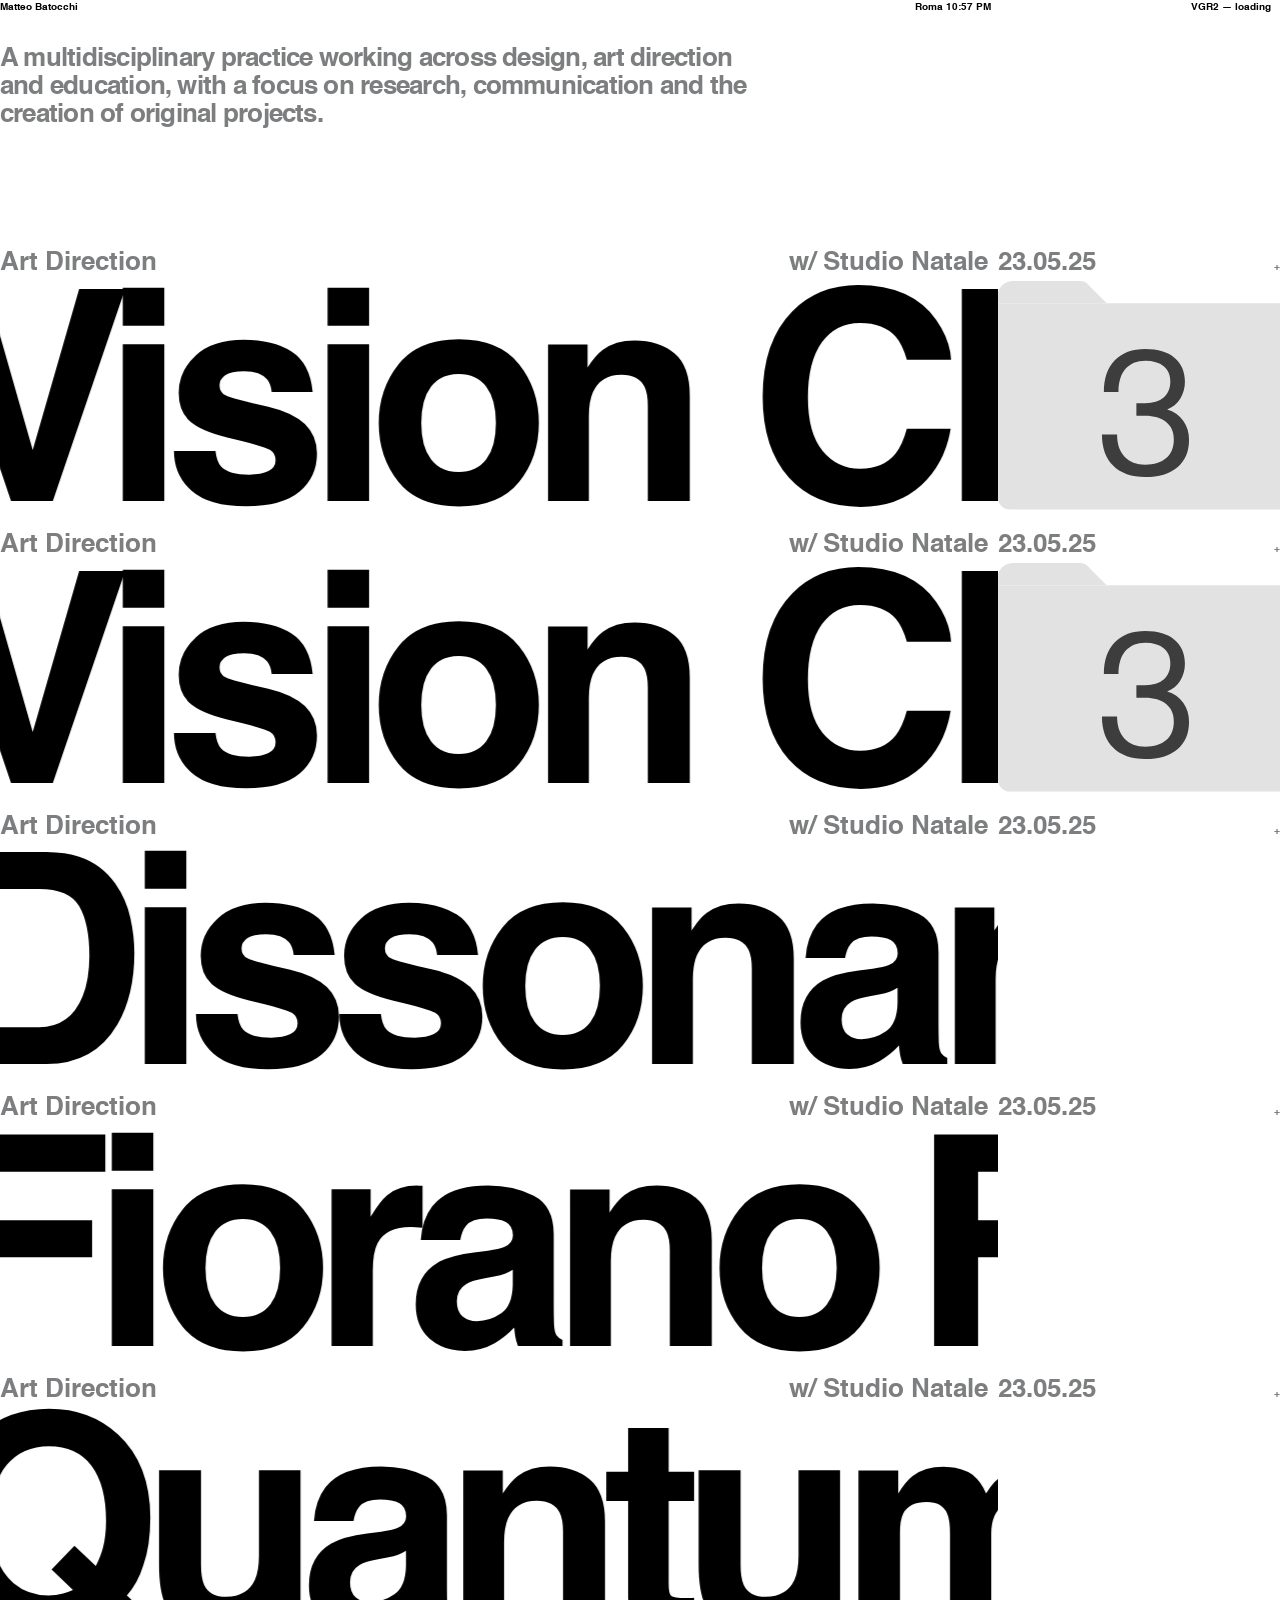
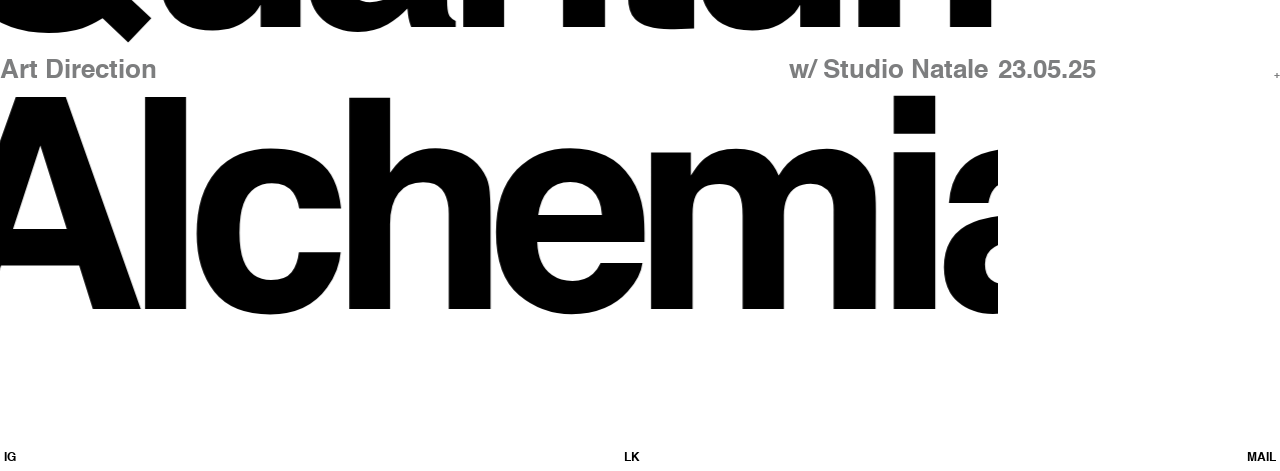
==== commit 8018cb5d: "change: allineata codebase a singolo html e css" ====
--- a/index.html
+++ b/index.html
@@ -1,21 +1,467 @@
-<!DOCTYPE html>
+<!doctype html>
 <html lang="en">
-<head>
-  <meta charset="UTF-8">
-  <meta name="viewport" content="width=device-width, initial-scale=1.0">
-  <title>Document</title>
-</head>
-<body>
-  <!-- TODO: define structure to indexer & to switcher -->
-<script>
-const isMobile = window.innerWidth <= 768 || 
-                  /Android|iPhone|iPad|iPod/i.test(navigator.userAgent);
-
-if (isMobile) {
-  window.location.href = 'mobile.html';
-} else {
-  window.location.href = 'desktop.html';
-}
-</script>
-</body>
+  <head>
+    <meta charset="UTF-8" />
+    <meta name="viewport" content="width=device-width, initial-scale=1.0, maximum-scale=1.0" />
+    <title>Portfolio Slash</title>
+    <link href="style.css" rel="stylesheet" />
+  </head>
+  <body>
+    <div class="sfaccim">
+      <header class="top-nav">
+        <div class="nav-row">
+          <span class="nav-text nav-logo">Matteo Batocchi</span>
+          <span class="nav-text" id="romaTime"></span>
+          <span class="nav-text voyager-pos" id="voyager2">VGR2 — loading</span>
+        </div>
+      </header>
+
+      <div class="content">
+        <div class="description">
+          <p>
+            A multidisciplinary practice working across design, art direction and education, with a focus on research, communication and the creation of original projects.
+          </p>
+        </div>
+
+        <section class="project-section">
+          <div class="section-row">
+            <div class="section-left">
+              <div class="section-meta">
+                <div class="meta-left">
+                  <span class="thumb-work">Art Direction</span>
+                  <span class="thumb-studio">w/ Studio Natale</span>
+                </div>
+              </div>
+              <div class="marquee-wrap">
+                <div class="marquee-overlay">
+                  <p class="overlay-desc">
+                    A multidisciplinary practice working across design, art direction and education, with a focus on research, communication and the creation of original projects.
+                  </p>
+                </div>
+                <div class="marquee-track">
+                  <span>Vision Club</span>
+                  <span>Vision Club</span>
+                  <span>Vision Club</span>
+                  <span>Vision Club</span>
+                </div>
+              </div>
+            </div>
+            <div class="project-thumb-col">
+              <div class="meta-right">
+                <span class="thumb-date">23.05.25</span>
+                <button class="toggle-btn">+</button>
+              </div>
+              <div class="thumb-preview" data-src="./src/nav_covers/nav_proj_Tavola disegno 1 copia 2.svg"></div>
+            </div>
+          </div>
+          <div class="media-grid">
+            <div class="media-cell">
+              <span class="cell-date">23.05.25</span>
+              <div class="cell-thumb" data-src="./src/project_covers/FARINI/farini-04.jpg"></div>
+            </div>
+            <div class="media-cell">
+              <span class="cell-date">23.05.25</span>
+              <div class="cell-thumb" data-src="./src/project_covers/FARINI/farini-04.jpg"></div>
+            </div>
+            <div class="media-cell">
+              <span class="cell-date">23.05.25</span>
+              <div class="cell-thumb" data-src="./src/project_covers/Farnese/mockup-4.webm"></div>
+            </div>
+            <div class="media-cell">
+              <span class="cell-date">23.05.25</span>
+              <div class="cell-thumb"></div>
+            </div>
+            <div class="media-cell">
+              <span class="cell-date">23.05.25</span>
+              <div class="cell-thumb"></div>
+            </div>
+          </div>
+        </section>
+
+        <section class="project-section">
+          <div class="section-row">
+            <div class="section-left">
+              <div class="section-meta">
+                <div class="meta-left">
+                  <span class="thumb-work">Art Direction</span>
+                  <span class="thumb-studio">w/ Studio Natale</span>
+                </div>
+              </div>
+              <div class="marquee-wrap">
+                <div class="marquee-overlay">
+                  <p class="overlay-desc">
+                    A multidisciplinary practice working across design, art direction and education, with a focus on research, communication and the creation of original projects.
+                  </p>
+                </div>
+                <div class="marquee-track">
+                  <span>Vision Club</span>
+                  <span>Vision Club</span>
+                  <span>Vision Club</span>
+                  <span>Vision Club</span>
+                </div>
+              </div>
+            </div>
+            <div class="project-thumb-col">
+              <div class="meta-right">
+                <span class="thumb-date">23.05.25</span>
+                <button class="toggle-btn">+</button>
+              </div>
+              <div class="thumb-preview" data-src="./src/nav_covers/nav_proj_Tavola disegno 1 copia 2.svg"></div>
+            </div>
+          </div>
+          <div class="media-grid">
+            <div class="media-cell span-2">
+              <span class="cell-date">23.05.25</span>
+              <div class="cell-thumb" data-src="./src/project_covers/FARINI/farini-04.jpg"></div>
+            </div>
+            <div class="media-cell">
+              <span class="cell-date">23.05.25</span>
+              <div class="cell-thumb" data-src="./src/project_covers/FARINI/farini-04.jpg"></div>
+            </div>
+            <div class="media-cell">
+              <span class="cell-date">23.05.25</span>
+              <div class="cell-thumb" data-src="./src/project_covers/Farnese/mockup-4.webm"></div>
+            </div>
+            <div class="media-cell">
+              <span class="cell-date">23.05.25</span>
+              <div class="cell-thumb"></div>
+            </div>
+            <div class="media-cell">
+              <span class="cell-date">23.05.25</span>
+              <div class="cell-thumb"></div>
+            </div>
+          </div>
+        </section>
+
+        <section class="project-section">
+          <div class="section-row">
+            <div class="section-left">
+              <div class="section-meta">
+                <div class="meta-left">
+                  <span class="thumb-work">Art Direction</span>
+                  <span class="thumb-studio">w/ Studio Natale</span>
+                </div>
+              </div>
+              <div class="marquee-wrap">
+                <div class="marquee-track">
+                  <span>Dissonanze</span>
+                  <span>Dissonanze</span>
+                  <span>Dissonanze</span>
+                  <span>Dissonanze</span>
+                </div>
+              </div>
+            </div>
+            <div class="project-thumb-col">
+              <div class="meta-right">
+                <span class="thumb-date">23.05.25</span>
+                <button class="toggle-btn">+</button>
+              </div>
+              <div class="thumb-preview" data-src="./src/project_covers/FARINI/3.png"></div>
+            </div>
+          </div>
+          <div class="media-grid">
+            <div class="media-cell span-2">
+              <span class="cell-date">23.05.25</span>
+              <div class="cell-thumb" data-src="./src/project_covers/FARINI/farini-04.jpg"></div>
+            </div>
+            <div class="media-cell">
+              <span class="cell-date">23.05.25</span>
+              <div class="cell-thumb" data-src="./src/project_covers/FARINI/farini-04.jpg"></div>
+            </div>
+            <div class="media-cell">
+              <span class="cell-date">23.05.25</span>
+              <div class="cell-thumb" data-src="./src/project_covers/Farnese/mockup-4.webm"></div>
+            </div>
+            <div class="media-cell">
+              <span class="cell-date">23.05.25</span>
+              <div class="cell-thumb"></div>
+            </div>
+            <div class="media-cell">
+              <span class="cell-date">23.05.25</span>
+              <div class="cell-thumb"></div>
+            </div>
+          </div>
+        </section>
+
+        <section class="project-section">
+          <div class="section-row">
+            <div class="section-left">
+              <div class="section-meta">
+                <div class="meta-left">
+                  <span class="thumb-work">Art Direction</span>
+                  <span class="thumb-studio">w/ Studio Natale</span>
+                </div>
+              </div>
+              <div class="marquee-wrap">
+                <div class="marquee-overlay">
+                  <p class="overlay-desc">
+                    Brand identity and art direction for a creative studio. Focus on visual language and spatial communication.
+                  </p>
+                </div>
+                <div class="marquee-track">
+                  <span>Fiorano</span>
+                  <span>Fiorano</span>
+                  <span>Fiorano</span>
+                  <span>Fiorano</span>
+                </div>
+              </div>
+            </div>
+            <div class="project-thumb-col">
+              <div class="meta-right">
+                <span class="thumb-date">23.05.25</span>
+                <button class="toggle-btn">+</button>
+              </div>
+              <div class="thumb-preview" data-src="./src/project_covers/FARINI/3.png"></div>
+            </div>
+          </div>
+          <div class="media-grid">
+            <div class="media-cell span-2">
+              <span class="cell-date">23.05.25</span>
+              <div class="cell-thumb" data-src="./src/project_covers/FARINI/farini-04.jpg"></div>
+            </div>
+            <div class="media-cell">
+              <span class="cell-date">23.05.25</span>
+              <div class="cell-thumb" data-src="./src/project_covers/FARINI/farini-04.jpg"></div>
+            </div>
+            <div class="media-cell">
+              <span class="cell-date">23.05.25</span>
+              <div class="cell-thumb" data-src="./src/project_covers/Farnese/mockup-4.webm"></div>
+            </div>
+            <div class="media-cell">
+              <span class="cell-date">23.05.25</span>
+              <div class="cell-thumb"></div>
+            </div>
+            <div class="media-cell">
+              <span class="cell-date">23.05.25</span>
+              <div class="cell-thumb"></div>
+            </div>
+          </div>
+        </section>
+
+        <section class="project-section">
+          <div class="section-row">
+            <div class="section-left">
+              <div class="section-meta">
+                <div class="meta-left">
+                  <span class="thumb-work">Art Direction</span>
+                  <span class="thumb-studio">w/ Studio Natale</span>
+                </div>
+              </div>
+              <div class="marquee-wrap">
+                <div class="marquee-track">
+                  <span>Quantum Type</span>
+                  <span>Quantum Type</span>
+                  <span>Quantum Type</span>
+                  <span>Quantum Type</span>
+                </div>
+              </div>
+            </div>
+            <div class="project-thumb-col">
+              <div class="meta-right">
+                <span class="thumb-date">23.05.25</span>
+                <button class="toggle-btn">+</button>
+              </div>
+              <div class="thumb-preview" data-src="./src/project_covers/FARINI/3.png"></div>
+            </div>
+          </div>
+          <div class="media-grid">
+            <div class="media-cell span-2">
+              <span class="cell-date">23.05.25</span>
+              <div class="cell-thumb" data-src="./src/project_covers/FARINI/farini-04.jpg"></div>
+            </div>
+            <div class="media-cell">
+              <span class="cell-date">23.05.25</span>
+              <div class="cell-thumb" data-src="./src/project_covers/FARINI/farini-04.jpg"></div>
+            </div>
+            <div class="media-cell">
+              <span class="cell-date">23.05.25</span>
+              <div class="cell-thumb" data-src="./src/project_covers/Farnese/mockup-4.webm"></div>
+            </div>
+            <div class="media-cell">
+              <span class="cell-date">23.05.25</span>
+              <div class="cell-thumb"></div>
+            </div>
+            <div class="media-cell">
+              <span class="cell-date">23.05.25</span>
+              <div class="cell-thumb"></div>
+            </div>
+          </div>
+        </section>
+
+        <section class="project-section">
+          <div class="section-row">
+            <div class="section-left">
+              <div class="section-meta">
+                <div class="meta-left">
+                  <span class="thumb-work">Art Direction</span>
+                  <span class="thumb-studio">w/ Studio Natale</span>
+                </div>
+              </div>
+              <div class="marquee-wrap">
+                <div class="marquee-track">
+                  <span>Alchemia Formae</span>
+                  <span>Alchemia Formae</span>
+                  <span>Alchemia Formae</span>
+                  <span>Alchemia Formae</span>
+                </div>
+              </div>
+            </div>
+            <div class="project-thumb-col">
+              <div class="meta-right">
+                <span class="thumb-date">23.05.25</span>
+                <button class="toggle-btn">+</button>
+              </div>
+              <div class="thumb-preview" data-src="./src/project_covers/FARINI/3.png"></div>
+            </div>
+          </div>
+          <div class="media-grid">
+            <div class="media-cell span-2">
+              <span class="cell-date">23.05.25</span>
+              <div class="cell-thumb" data-src="./src/project_covers/FARINI/farini-04.jpg"></div>
+            </div>
+            <div class="media-cell">
+              <span class="cell-date">23.05.25</span>
+              <div class="cell-thumb" data-src="./src/project_covers/FARINI/farini-04.jpg"></div>
+            </div>
+            <div class="media-cell">
+              <span class="cell-date">23.05.25</span>
+              <div class="cell-thumb" data-src="./src/project_covers/Farnese/mockup-4.webm"></div>
+            </div>
+            <div class="media-cell">
+              <span class="cell-date">23.05.25</span>
+              <div class="cell-thumb"></div>
+            </div>
+            <div class="media-cell">
+              <span class="cell-date">23.05.25</span>
+              <div class="cell-thumb"></div>
+            </div>
+          </div>
+        </section>
+      </div>
+
+      <footer class="site-footer">
+        <a href="https://instagram.com/matteo.batocchi" target="_blank" class="footer-link">IG</a>
+        <a href="https://it.linkedin.com/in/matteo-batocchi-95894422b" target="_blank" class="footer-link">LK</a>
+        <a href="mailto:batocchim@gmail.com" class="footer-link">MAIL</a>
+      </footer>
+    </div>
+
+    <script>
+      document.querySelectorAll(".project-section").forEach((section) => {
+        const mediaGrid = section.querySelector(".media-grid");
+        const btn = section.querySelector(".toggle-btn");
+        const sectionRow = section.querySelector(".section-row");
+
+        function toggle() {
+          const opening = mediaGrid.style.display !== "grid";
+          mediaGrid.style.display = opening ? "grid" : "none";
+          btn.textContent = opening ? "-" : "+";
+          const track = section.querySelector(".marquee-track");
+          const overlay = section.querySelector(".marquee-overlay");
+          track.style.opacity = opening ? "0.1" : "1";
+          track.style.transition = "opacity 1.2s ease";
+          if (overlay) overlay.style.opacity = opening ? "1" : "0";
+        }
+
+        sectionRow.addEventListener("click", toggle);
+        btn.addEventListener("click", (e) => {
+          e.stopPropagation();
+          toggle();
+        });
+      });
+
+      document.querySelectorAll("[data-src]").forEach((el) => {
+        const src = el.getAttribute("data-src");
+        if (!src) return;
+        const isVideo = /\.(mp4|webm|ogg)$/i.test(src);
+        if (isVideo) {
+          const video = document.createElement("video");
+          video.src = src;
+          video.autoplay = true;
+          video.muted = true;
+          video.loop = true;
+          video.playsInline = true;
+          video.style.cssText = "width:100%;height:100%;object-fit:cover;display:block;";
+          el.appendChild(video);
+        } else {
+          el.style.backgroundImage = `url('${src}')`;
+          el.style.backgroundSize = "cover";
+          el.style.backgroundPosition = "center";
+        }
+      });
+
+      function updateTime() {
+        const options = {
+          timeZone: "Europe/Rome",
+          hour: "2-digit",
+          minute: "2-digit",
+          hour12: true,
+        };
+        document.getElementById("romaTime").textContent =
+          "Roma " + new Intl.DateTimeFormat("en-US", options).format(new Date());
+      }
+      setInterval(updateTime, 1000);
+      updateTime();
+
+      const marquees = document.querySelectorAll(".marquee-track");
+      const SPEED = 35; // pixels per second
+
+      marquees.forEach((track) => {
+        let position = 0;
+        let dragging = false;
+        let startX = 0;
+        let startPosition = 0;
+        let lastTime = performance.now();
+
+        function getLoopWidth() {
+          return track.scrollWidth / 2;
+        }
+
+        function normalizePosition() {
+          const loopWidth = getLoopWidth();
+          if (!loopWidth) return;
+          while (position <= -loopWidth) position += loopWidth;
+          while (position > 0) position -= loopWidth;
+        }
+
+        function animate(time) {
+          const delta = (time - lastTime) / 1000;
+          lastTime = time;
+          if (!dragging) {
+            position -= SPEED * delta;
+            normalizePosition();
+            track.style.transform = `translate3d(${position}px, 0, 0)`;
+          }
+          requestAnimationFrame(animate);
+        }
+
+        track.addEventListener("pointerdown", (e) => {
+          dragging = true;
+          startX = e.clientX;
+          startPosition = position;
+          track.setPointerCapture(e.pointerId);
+        });
+
+        track.addEventListener("pointermove", (e) => {
+          if (!dragging) return;
+          position = startPosition + (e.clientX - startX);
+          normalizePosition();
+          track.style.transform = `translate3d(${position}px, 0, 0)`;
+        });
+
+        track.addEventListener("pointerup", (e) => {
+          dragging = false;
+          if (track.hasPointerCapture(e.pointerId)) {
+            track.releasePointerCapture(e.pointerId);
+          }
+        });
+
+        track.addEventListener("pointercancel", () => {
+          dragging = false;
+        });
+
+        requestAnimationFrame(animate);
+      });
+    </script>
+  </body>
 </html>
--- a/style.css
+++ b/style.css
@@ -0,0 +1,307 @@
+*, *::before, *::after {
+    box-sizing: border-box;
+    margin: 0;
+    padding: 0;
+}
+
+@font-face {
+    font-family: 'HelveticaBold';
+    src: url('./fonts/Helvetica-Bold.ttf') format('truetype');
+    font-weight: bold;
+}
+
+:root {
+    --bg: #ffffff;
+    --text: #ffffff;
+    --gap: 0.8vw;
+    --pad: 0.3vw;
+    --font-size: 2vw;
+    --font: 'HelveticaBold', 'Comic Sans';
+    --col: 22vw; /* right cover ~22% of viewport */
+}
+
+/* BASE */
+html,
+body {
+    width: 100%;
+    background: var(--bg);
+    color: var(--text);
+    font-family: var(--font);
+    font-size: clamp(10px, 0.75vw, 14px);
+    line-height: 1.35;
+    overflow-x: hidden;
+}
+
+/* HEADER */
+.top-nav {
+    padding: 0 1vh 0 0;
+    position: fixed;
+    top: 0;
+    left: 0;
+    width: 100%;
+    z-index: 100;
+    mix-blend-mode: difference;
+}
+
+.nav-row {
+    display: flex;
+    align-items: baseline;
+    position: relative;
+    width: 100%;
+}
+
+.nav-logo {
+    margin-right: auto;
+}
+
+#romaTime {
+    position: absolute;
+    right: calc(var(--col) + var(--gap) - 12px);
+}
+
+.voyager-pos {
+    margin-left: auto;
+    text-align: right;
+    white-space: nowrap;
+    font-variant-numeric: tabular-nums;
+}
+
+.nav-text {
+    color: var(--text);
+    line-height: 1.4;
+}
+
+/* DESCRIPTION */
+.description {
+    padding: 5vh 0 13vh 0;
+    font-size: var(--font-size);
+    color: #7d7e7f;
+    line-height: 1.10;
+    letter-spacing: -0.03em;
+    max-width: 60vw;
+}
+
+/* PROJECT SECTION */
+.project-section {
+    width: 100%;
+}
+
+.section-row {
+    display: flex;
+    align-items: stretch;
+    width: 100%;
+    cursor: pointer;
+}
+
+.section-row:hover .thumb-preview {
+    opacity: 0.85;
+}
+
+/* LEFT SIDE */
+.section-left {
+    flex: 1;
+    min-width: 0;
+    overflow: hidden;
+    height: var(--col);
+    display: flex;
+    flex-direction: column;
+    justify-content: flex-end;
+}
+
+/* META ABOVE TITLE */
+.section-meta {
+    display: flex;
+    align-items: flex-end;
+    gap: var(--gap);
+}
+
+.meta-left {
+    width: 100%;
+    display: flex;
+    justify-content: space-between;
+    padding-right: var(--gap);
+}
+
+.thumb-work,
+.thumb-studio,
+.thumb-date {
+    font-size: var(--font-size);
+    color: #7d7e7f;
+    white-space: nowrap;
+}
+
+/* RIGHT COLUMN */
+.project-thumb-col {
+    width: var(--col);
+    flex-shrink: 0;
+}
+
+.meta-right {
+    width: var(--col);
+    display: flex;
+    justify-content: space-between;
+    align-items: baseline;
+}
+
+.toggle-btn {
+    background: none;
+    border: none;
+    font-family: var(--font);
+    font-size: clamp(10px, 0.7vw, 13px);
+    color: #7d7e7f;
+    cursor: pointer;
+    padding: 0;
+    line-height: 1;
+    flex-shrink: 0;
+}
+
+.toggle-btn:hover {
+    opacity: 0.6;
+}
+
+/* MARQUEE */
+.marquee-wrap {
+    width: 100%;
+    height: var(--col);
+    overflow: hidden;
+    mix-blend-mode: difference;
+    position: relative;
+    display: flex;
+    align-items: center;
+}
+
+.marquee-track {
+    display: flex;
+    gap: 0.15em;
+    white-space: nowrap;
+    font-size: clamp(200px, 22vw, 400px);
+    line-height: 1;
+    will-change: transform;
+    cursor: grab;
+    user-select: none;
+    touch-action: pan-y;
+    height: 100%;
+    align-items: stretch;
+}
+
+.marquee-track:active {
+    cursor: grabbing;
+}
+
+.marquee-track > * {
+    flex-shrink: 0;
+    display: flex;
+    align-items: center;
+    font-weight: 400;
+    color: var(--text);
+    letter-spacing: -0.07em;
+    height: 22vw;
+    font-size: clamp(10px, 23vw, 3000px);
+    line-height: 0.85;
+}
+
+/* OVERLAY */
+.marquee-overlay {
+    position: absolute;
+    inset: 0;
+    display: flex;
+    align-items: center;
+    justify-content: flex-start;
+    opacity: 0;
+    transition: opacity 0.6s ease;
+    z-index: 2;
+    pointer-events: none;
+    padding-left: var(--pad);
+}
+
+.overlay-title {
+    font-size: clamp(10px, 0.75vw, 14px);
+    color: var(--text);
+    line-height: 1.2;
+    margin-bottom: 0.3em;
+}
+
+.overlay-desc {
+    width: 60vw;
+    max-width: 800px;
+    margin-top: 15em;
+    margin-left: -0.8em;
+    font-size: clamp(26px, 0.65vw, 13px);
+    line-height: 1.1;
+    color: #ffffff;
+}
+
+/* PROJECT COVER */
+.thumb-preview {
+    width: 23vw;
+    height: 18vw;
+    display: block;
+    background-color: var(--thumb);
+    background-size: contain;
+    background-position: center;
+    background-repeat: no-repeat;
+    transition: opacity 0.15s;
+}
+
+/* MEDIA GRID OPEN */
+.media-grid {
+    display: none;
+    grid-template-columns: repeat(3, 1fr);
+    column-gap: var(--gap);
+    padding: 0 var(--pad);
+    width: 100%;
+}
+
+.media-cell {
+    display: flex;
+    flex-direction: column;
+    grid-column: span 1;
+}
+
+.media-cell.span-2 {
+    grid-column: span 2;
+}
+
+.cell-date {
+    font-size: clamp(9px, 0.65vw, 12px);
+    color: #7d7e7f;
+    display: flex;
+    align-items: center;
+    line-height: 2;
+}
+
+.cell-thumb {
+    width: 100%;
+    background-color: #000000;
+    aspect-ratio: 1 / 1;
+    background-size: cover;
+    background-position: center;
+}
+
+/* FOOTER */
+.site-footer {
+    display: flex;
+    justify-content: space-between;
+    align-items: flex-end;
+    padding: 4vw var(--pad) var(--pad) var(--pad);
+    margin-top: 5vw;
+    gap: var(--gap);
+}
+
+.footer-link {
+    font-size: clamp(11px, 0.9vw, 16px);
+    color: #000000;
+    text-decoration: none;
+    white-space: nowrap;
+}
+
+.footer-link:hover {
+    opacity: 0.5;
+}
+
+.sfaccim {
+    min-height: 100vh;
+    display: flex;
+    flex-direction: column;
+    justify-content: space-between;
+}
